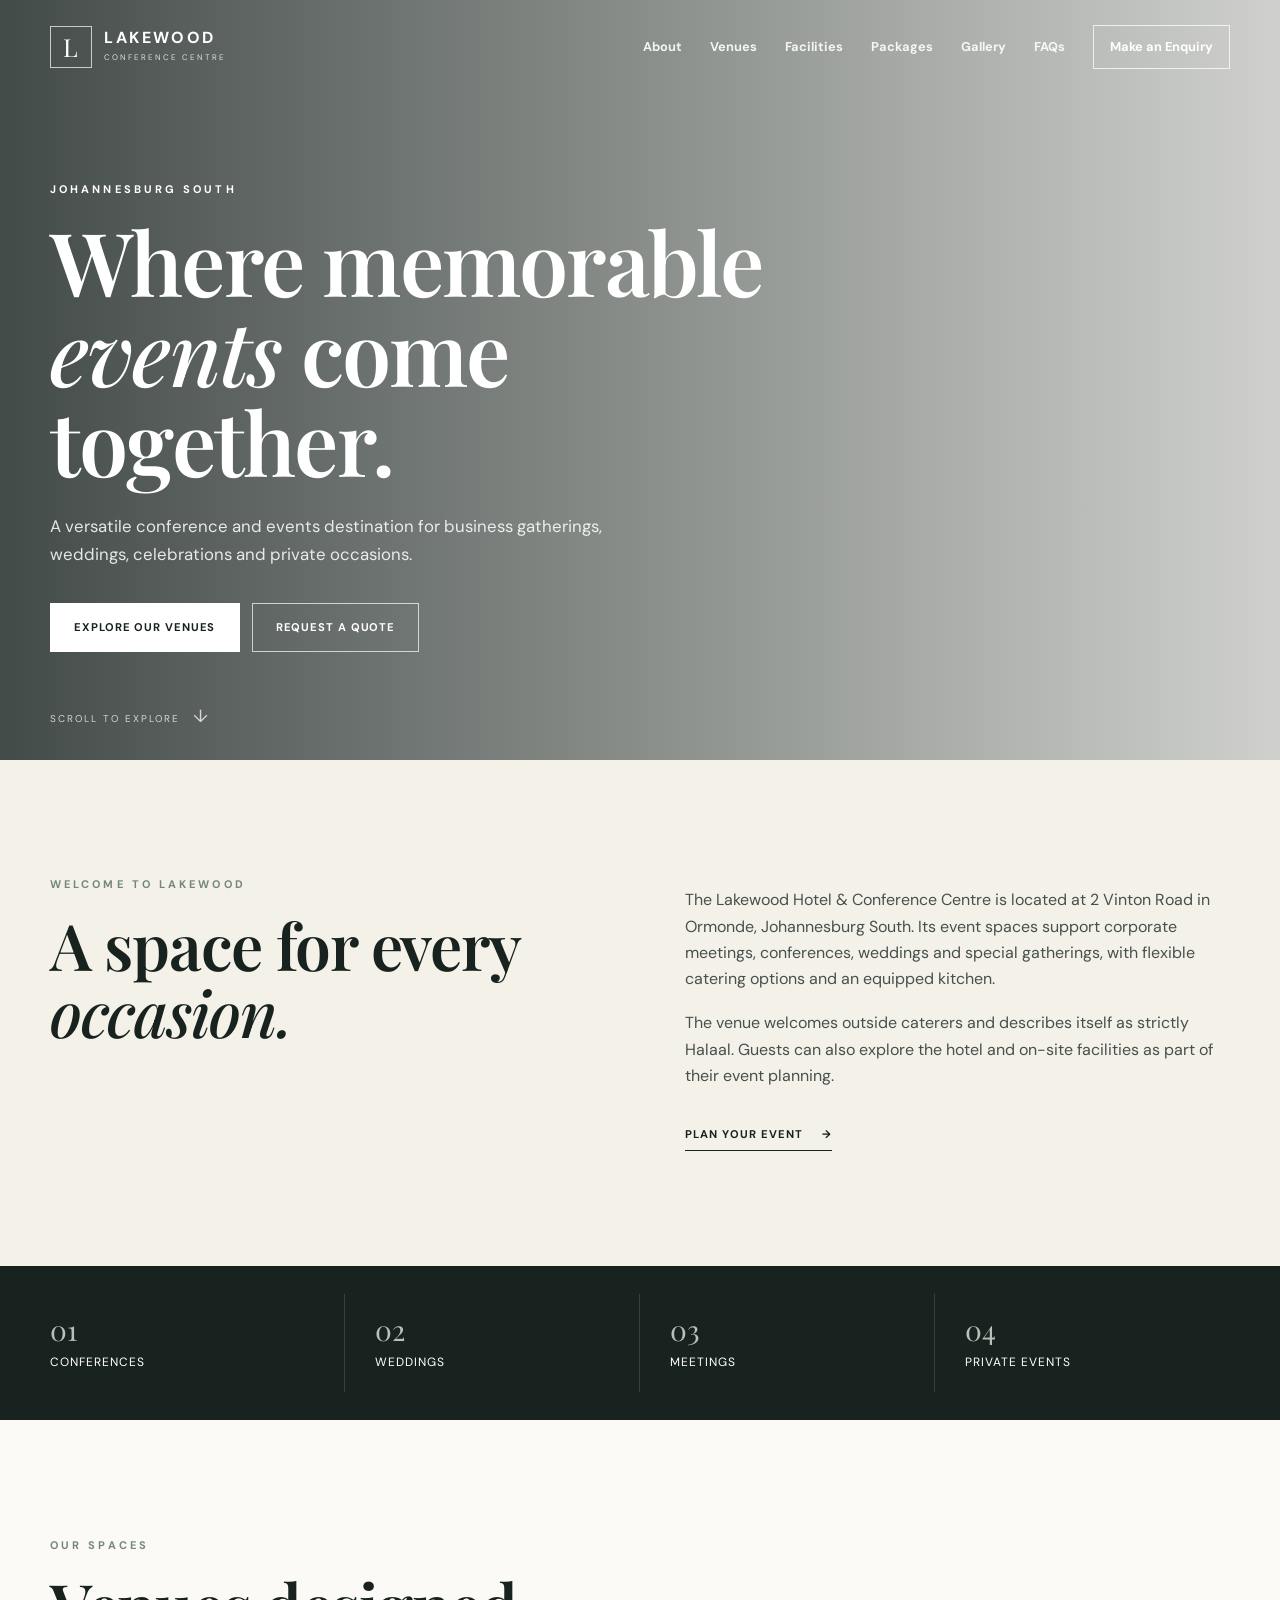
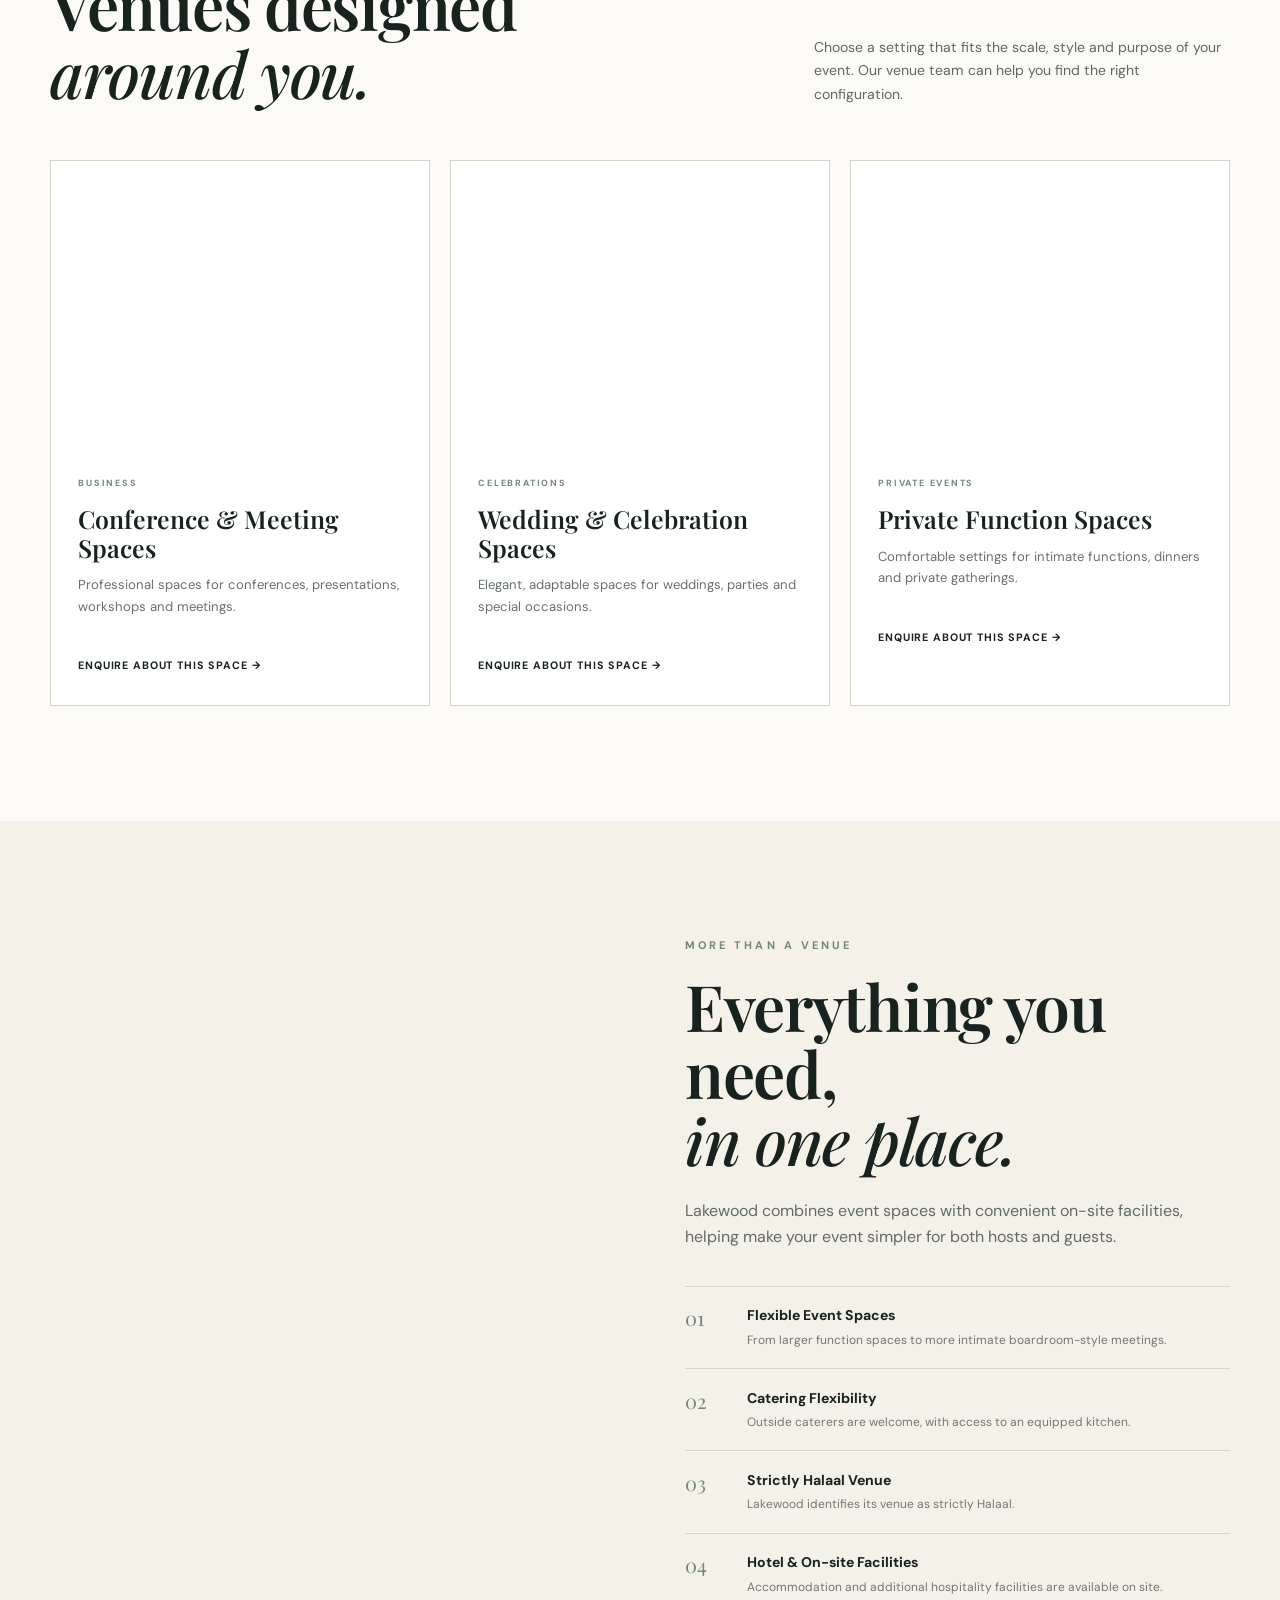
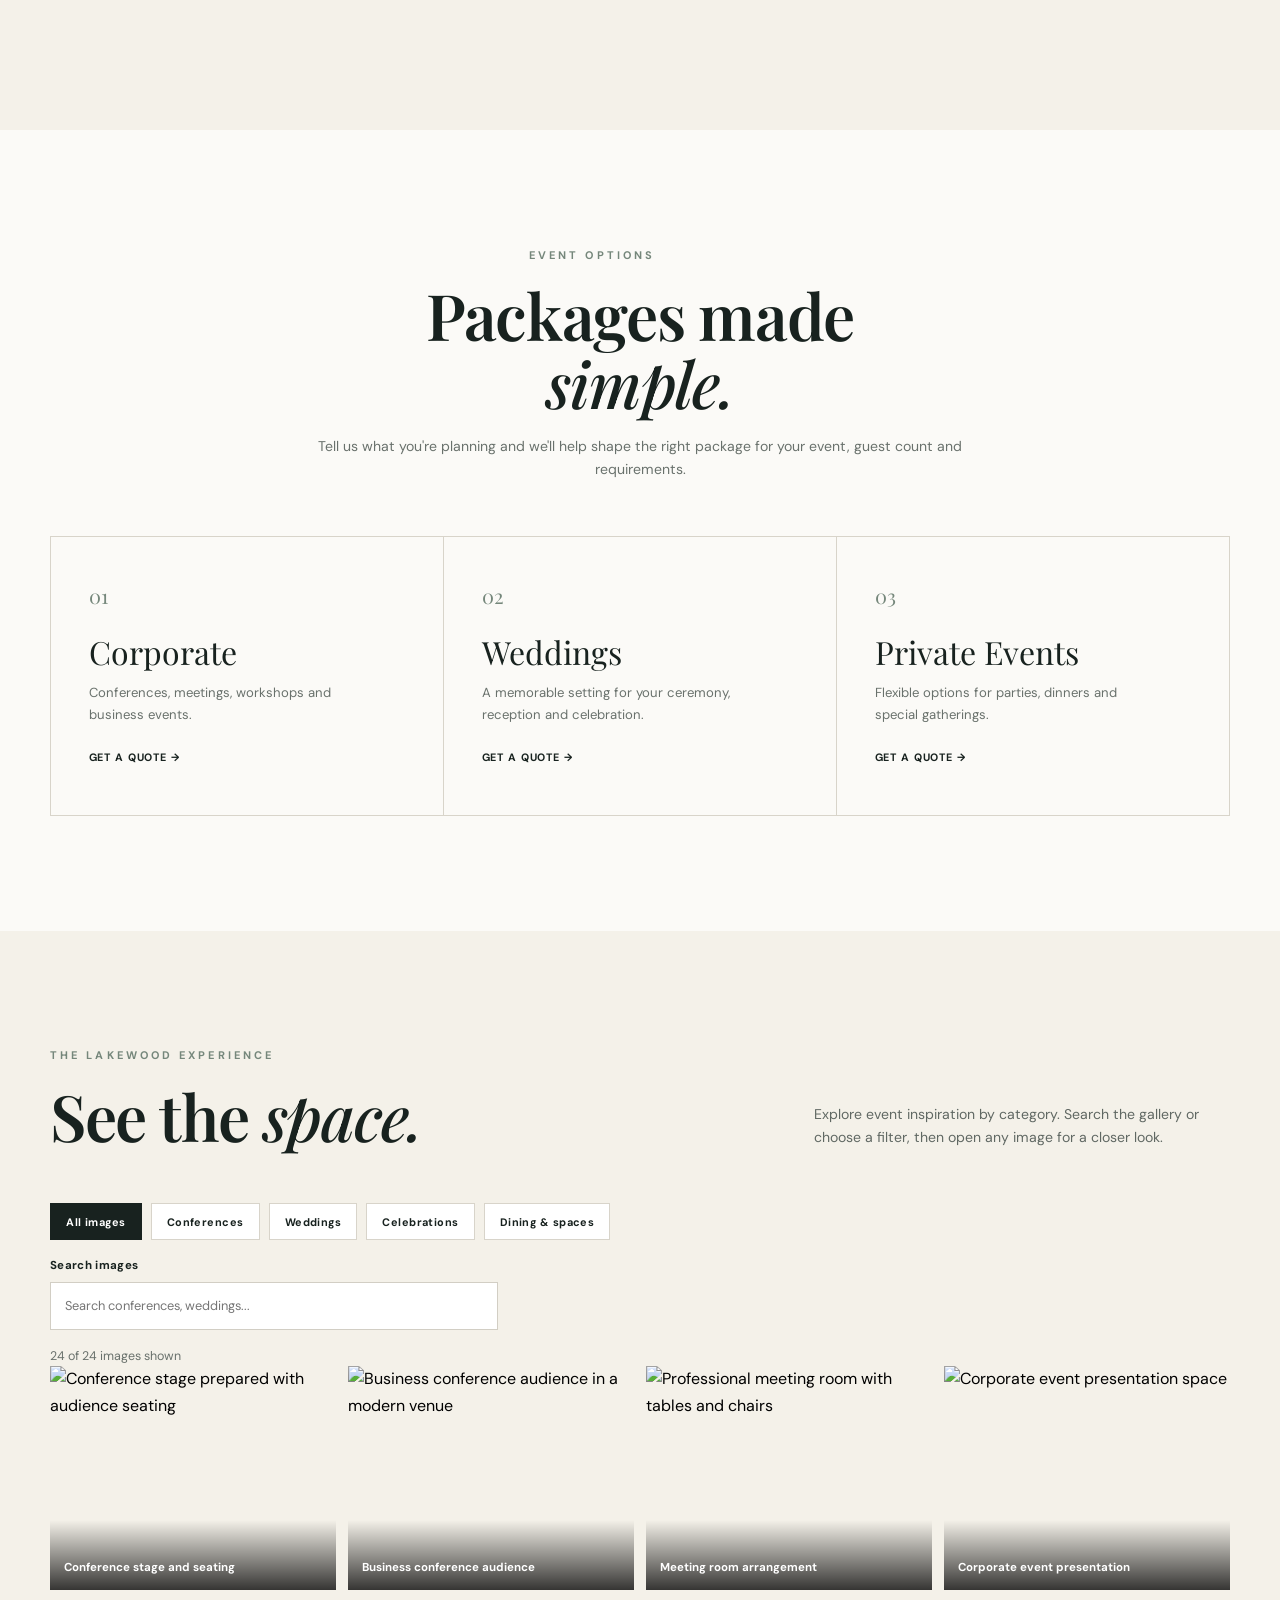
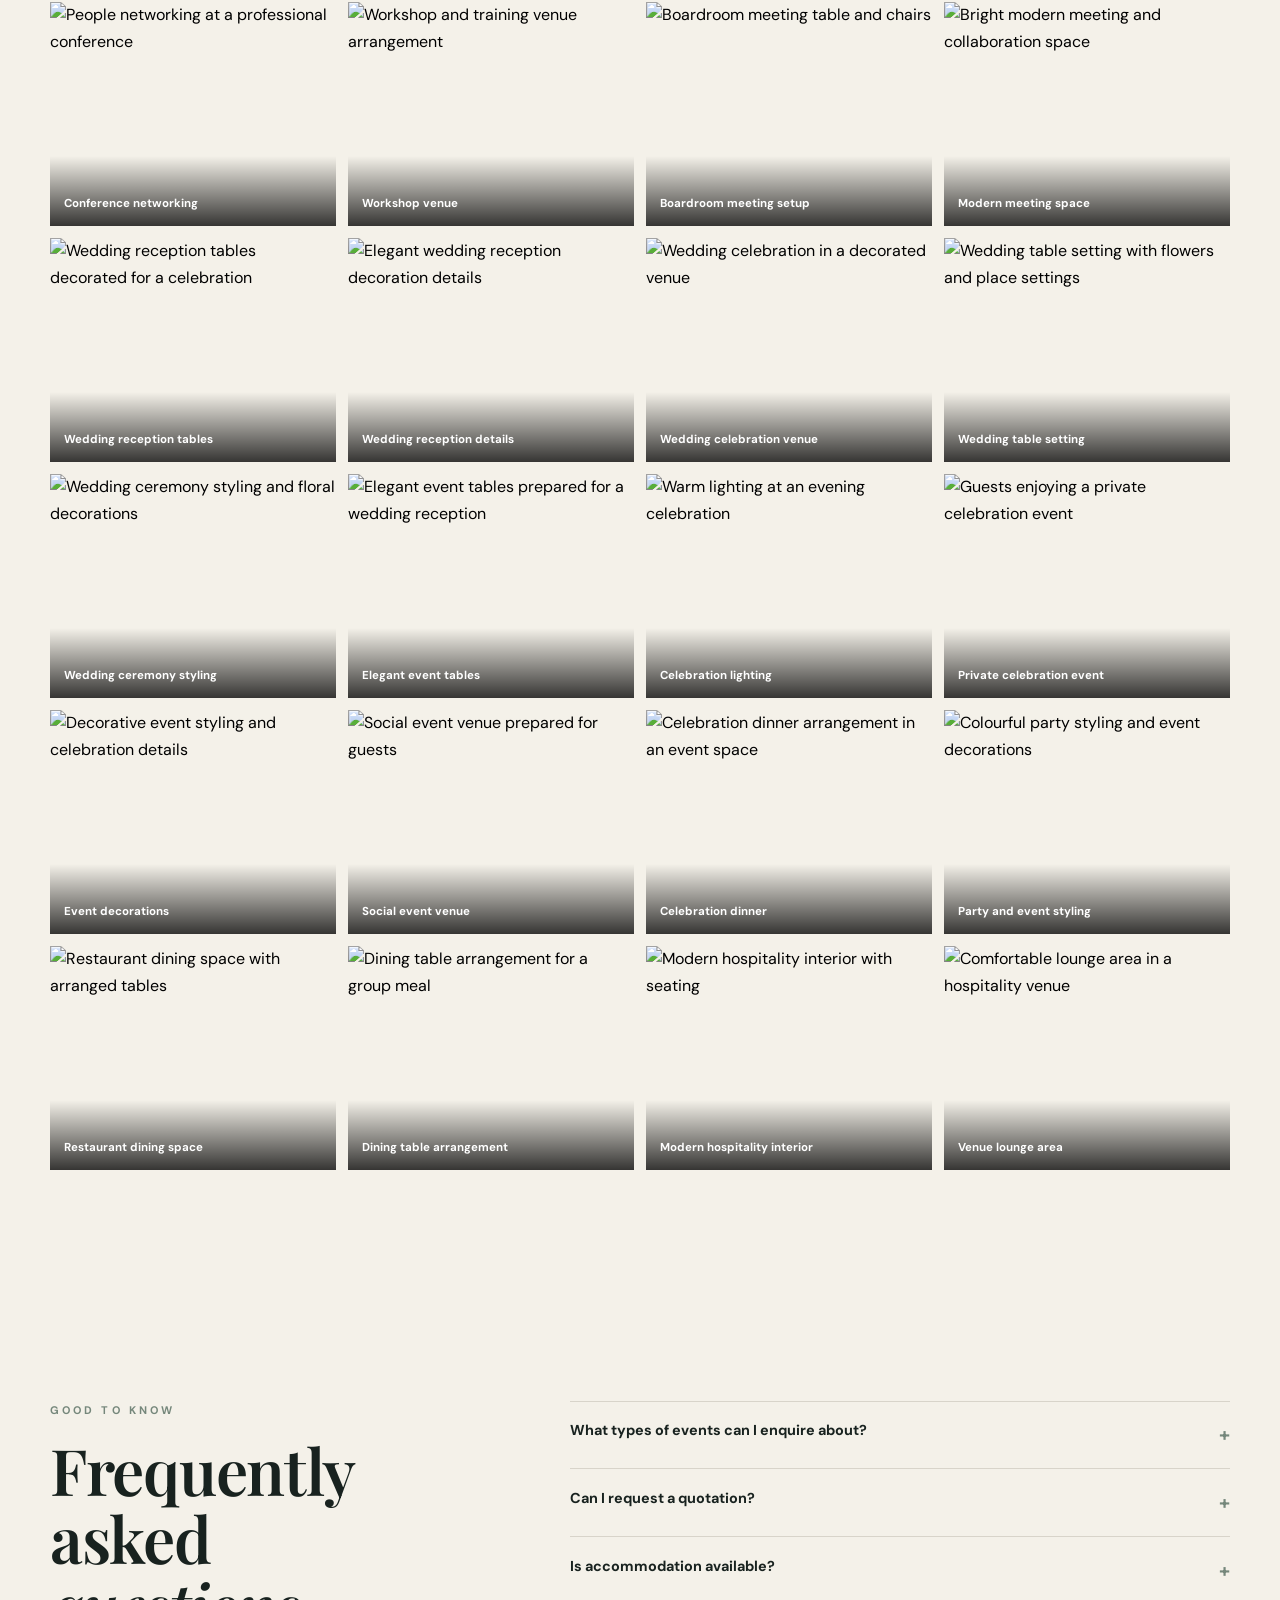
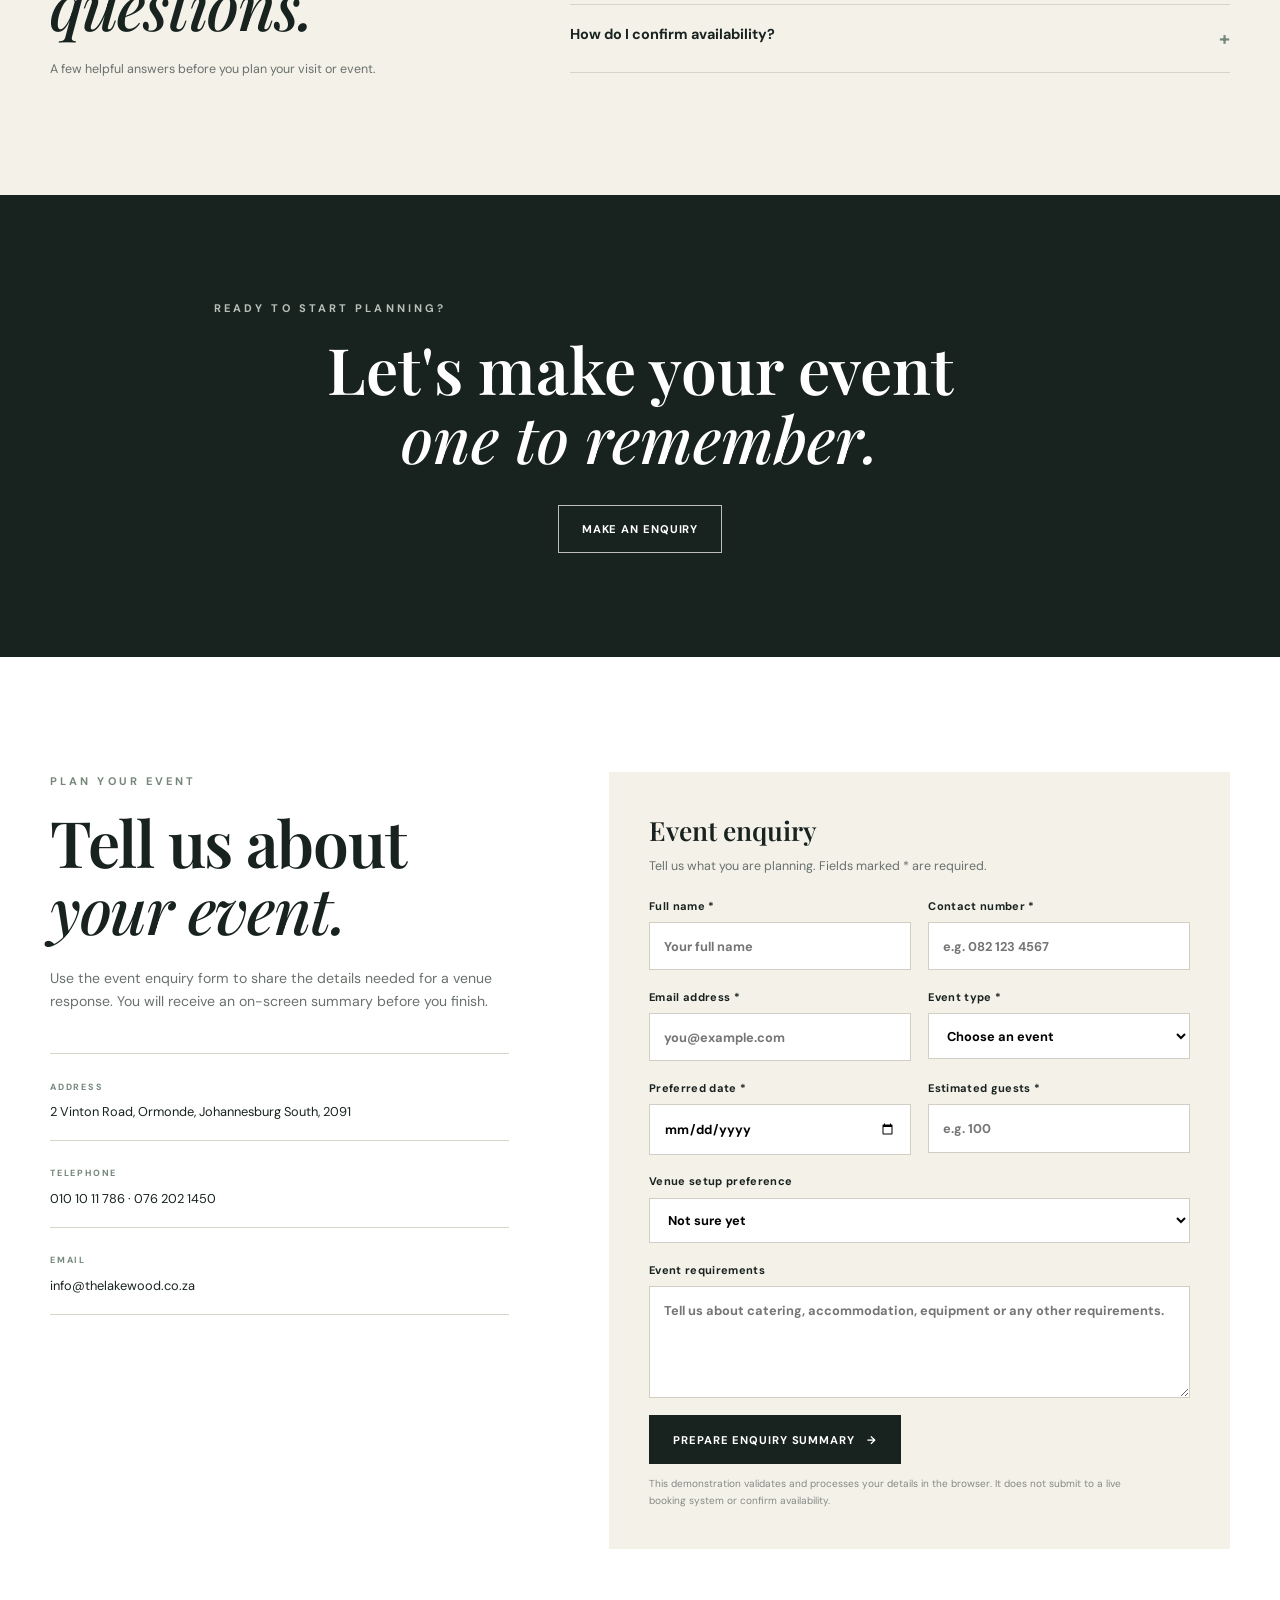
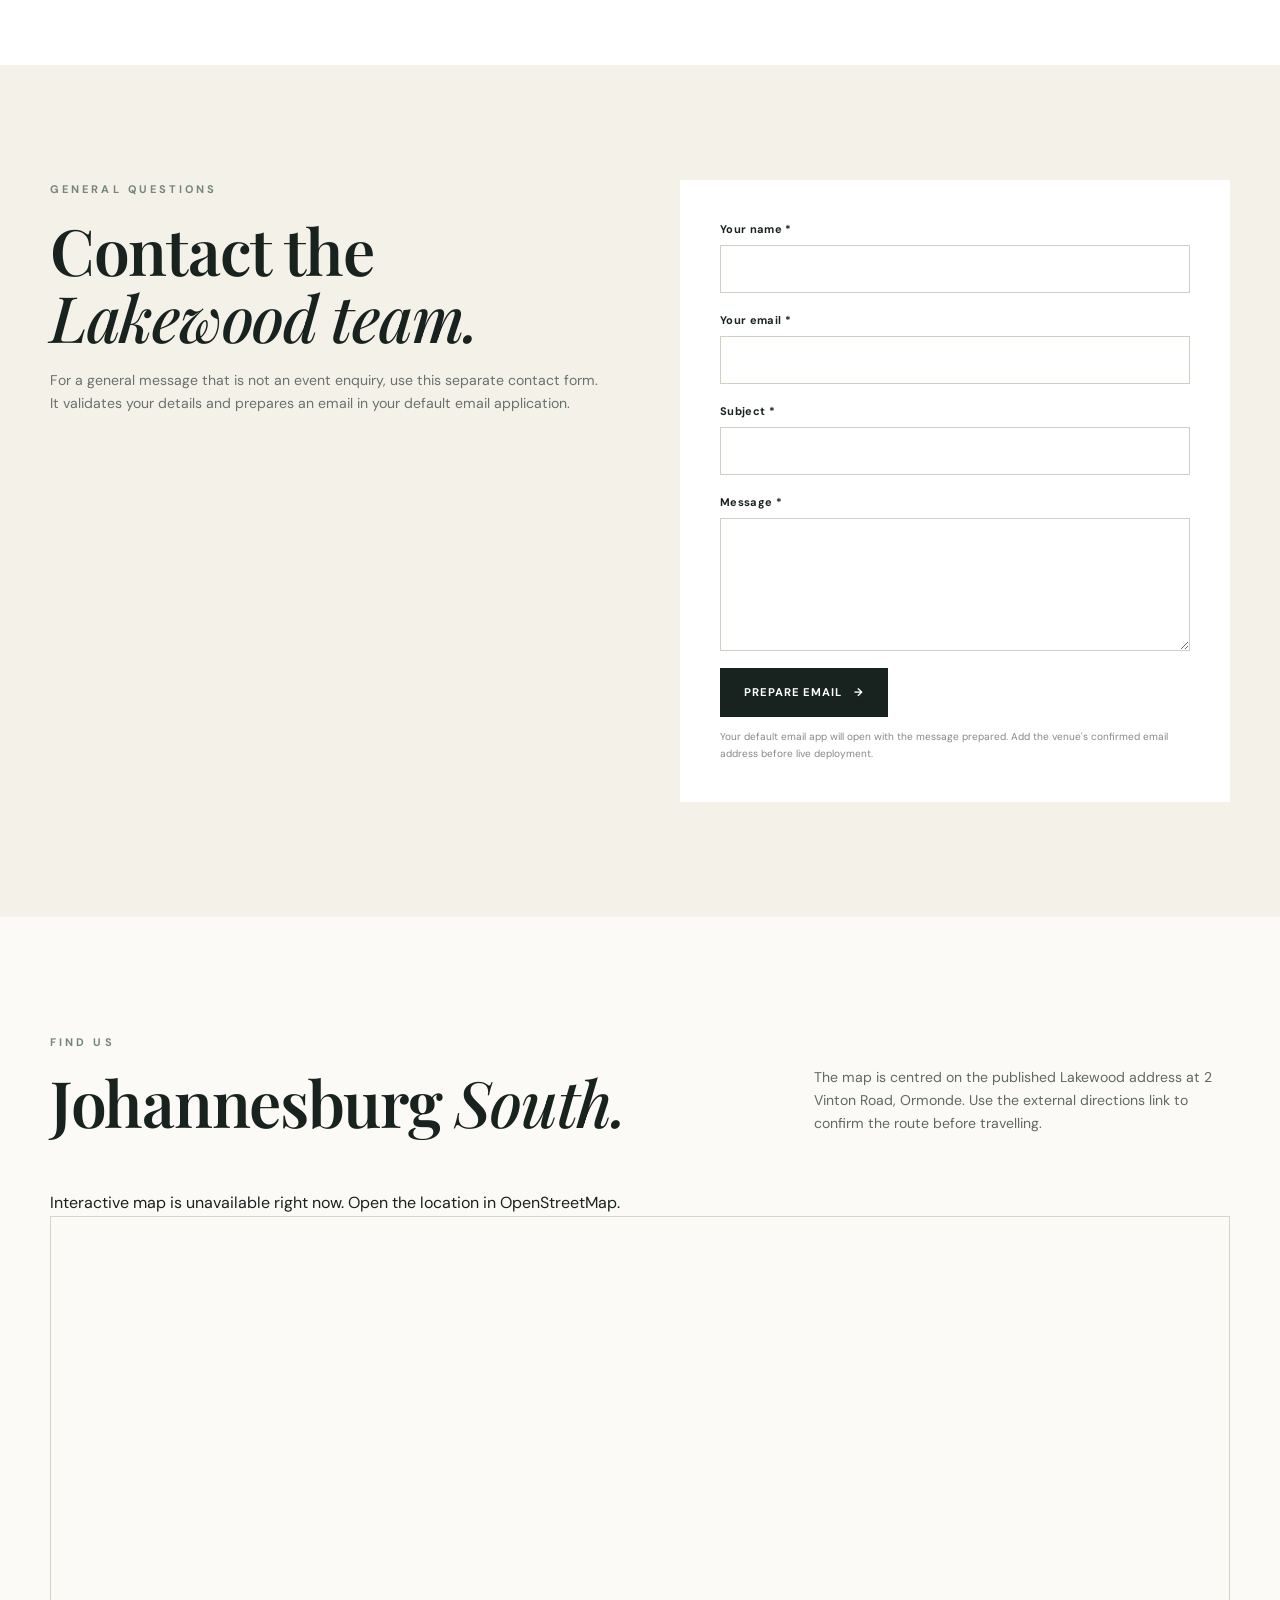
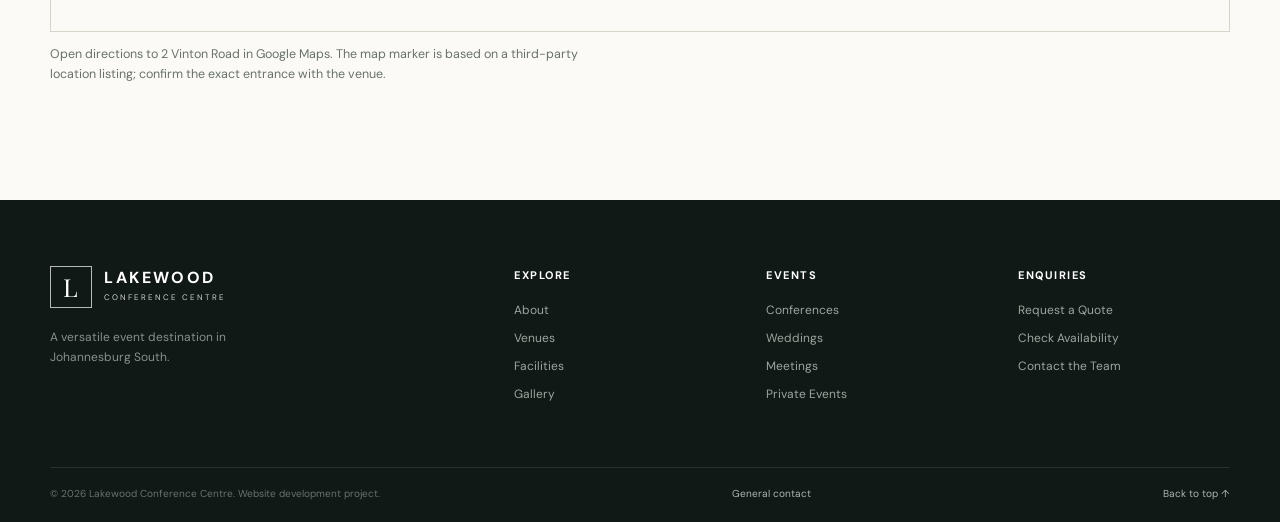
==== index.html @ 5ba9ab90 "Complete Part 3 website implementation" ====
<!DOCTYPE html>
<html lang="en">
<head>
  <meta charset="UTF-8">
  <meta name="viewport" content="width=device-width, initial-scale=1.0">
  <meta name="description" content="Discover Lakewood Conference Centre in Johannesburg South for conferences, weddings, meetings and private celebrations. Explore venues and send an event enquiry.">
  <meta name="keywords" content="Lakewood Conference Centre, conference venue Johannesburg South, wedding venue Johannesburg, event venue Gauteng, meeting venue Johannesburg South">
  <meta name="author" content="Lakewood Conference Centre website project">
  <meta name="robots" content="index, follow">
  <meta property="og:type" content="website">
  <meta property="og:title" content="Lakewood Conference Centre | Johannesburg South">
  <meta property="og:description" content="A versatile conference and events destination in Johannesburg South.">
  <meta property="og:image" content="https://images.unsplash.com/photo-1497366754035-f200968a6e72?auto=format&fit=crop&w=1200&q=80">
  <!-- Update og:url and canonical to the final deployed URL before publishing. -->
  <meta property="og:url" content="https://YOUR-DEPLOYED-DOMAIN/">
  <link rel="canonical" href="https://YOUR-DEPLOYED-DOMAIN/">
  <meta name="theme-color" content="#18221f">
  <link rel="icon" href="assets/favicon.svg" type="image/svg+xml">
  <link rel="stylesheet" href="https://unpkg.com/leaflet@1.9.4/dist/leaflet.css" integrity="sha256-p4NxAoJBhIIN+hmNHrzRCf9tD/miZyoHS5obTRR9BMY=" crossorigin="">
  <title>Lakewood Conference Centre | Johannesburg South</title>
  <link rel="preconnect" href="https://fonts.googleapis.com">
  <link rel="preconnect" href="https://fonts.gstatic.com" crossorigin>
  <link href="https://fonts.googleapis.com/css2?family=DM+Sans:wght@400;500;600;700&family=Playfair+Display:ital,wght@0,500;0,600;0,700;1,500;1,600&display=swap" rel="stylesheet">
  <link rel="stylesheet" href="style.css">
  <script src="https://unpkg.com/leaflet@1.9.4/dist/leaflet.js" integrity="sha256-20nQCchB9co0qIjJZRGuk2/Z9VM+kNiyxNV1lvTlZBo=" crossorigin="" defer></script>
</head>
<body>
  <header class="site-header" id="top">
    <div class="container nav-wrap">
      <a class="logo" href="#top" aria-label="Lakewood Conference Centre home">
        <span class="logo-mark">L</span>
        <span><strong>LAKEWOOD</strong><small>CONFERENCE CENTRE</small></span>
      </a>

      <button class="menu-toggle" type="button" aria-label="Open navigation" aria-controls="mainNav" aria-expanded="false">☰</button>

      <nav class="nav" id="mainNav" aria-label="Main navigation">
        <a href="#about">About</a>
        <a href="#venues">Venues</a>
        <a href="#facilities">Facilities</a>
        <a href="#packages">Packages</a>
        <a href="#gallery">Gallery</a>
        <a href="#faq">FAQs</a>
        <a href="#contact" class="nav-cta">Make an Enquiry</a>
      </nav>
    </div>
  </header>

  <main>
    <section class="hero" aria-label="Lakewood Conference Centre introduction">
      <picture class="hero-media">
        <source media="(max-width: 600px)" srcset="https://images.unsplash.com/photo-1497366754035-f200968a6e72?auto=format&fit=crop&w=900&q=75">
        <source media="(max-width: 1200px)" srcset="https://images.unsplash.com/photo-1497366754035-f200968a6e72?auto=format&fit=crop&w=1400&q=80">
        <img src="https://images.unsplash.com/photo-1497366754035-f200968a6e72?auto=format&fit=crop&w=2000&q=85" alt="Modern conference venue interior">
      </picture>
      <div class="hero-overlay"></div>
      <div class="container hero-content">
        <p class="eyebrow">JOHANNESBURG SOUTH</p>
        <h1>Where memorable<br><em>events</em> come together.</h1>
        <p class="hero-text">A versatile conference and events destination for business gatherings, weddings, celebrations and private occasions.</p>
        <div class="hero-actions">
          <a href="#venues" class="btn btn-primary">Explore Our Venues</a>
          <a href="#contact" class="btn btn-light">Request a Quote</a>
        </div>
      </div>
      <div class="hero-scroll">SCROLL TO EXPLORE <span>↓</span></div>
    </section>

    <section class="intro section" id="about">
      <div class="container two-col">
        <div>
          <p class="eyebrow dark">WELCOME TO LAKEWOOD</p>
          <h2>A space for every<br><em>occasion.</em></h2>
        </div>
        <div class="intro-copy">
          <p>The Lakewood Hotel & Conference Centre is located at 2 Vinton Road in Ormonde, Johannesburg South. Its event spaces support corporate meetings, conferences, weddings and special gatherings, with flexible catering options and an equipped kitchen.</p>
          <p>The venue welcomes outside caterers and describes itself as strictly Halaal. Guests can also explore the hotel and on-site facilities as part of their event planning.</p>
          <a href="#contact" class="text-link">Plan your event <span>→</span></a>
        </div>
      </div>
    </section>

    <section class="stats" aria-label="Event types">
      <div class="container stats-grid">
        <div><strong>01</strong><span>Conferences</span></div>
        <div><strong>02</strong><span>Weddings</span></div>
        <div><strong>03</strong><span>Meetings</span></div>
        <div><strong>04</strong><span>Private Events</span></div>
      </div>
    </section>

    <section class="venues section" id="venues">
      <div class="container">
        <div class="section-heading">
          <div>
            <p class="eyebrow dark">OUR SPACES</p>
            <h2>Venues designed<br><em>around you.</em></h2>
          </div>
          <p>Choose a setting that fits the scale, style and purpose of your event. Our venue team can help you find the right configuration.</p>
        </div>

        <div class="venue-grid">
          <article class="venue-card">
            <picture class="card-image">
              <source media="(max-width: 600px)" srcset="https://images.unsplash.com/photo-1497366811353-6870744d04b2?auto=format&fit=crop&w=800&q=75">
              <source media="(max-width: 1100px)" srcset="https://images.unsplash.com/photo-1497366811353-6870744d04b2?auto=format&fit=crop&w=1000&q=80">
              <img src="https://images.unsplash.com/photo-1497366811353-6870744d04b2?auto=format&fit=crop&w=1400&q=85" alt="Conference and meeting space">
            </picture>
            <div class="venue-info">
              <span class="tag">BUSINESS</span>
              <h3>Conference & Meeting Spaces</h3>
              <p>Professional spaces for conferences, presentations, workshops and meetings.</p>
              <a href="#contact">Enquire about this space →</a>
            </div>
          </article>

          <article class="venue-card featured-card">
            <picture class="card-image">
              <source media="(max-width: 600px)" srcset="https://images.unsplash.com/photo-1519167758481-83f550bb49b3?auto=format&fit=crop&w=800&q=75">
              <source media="(max-width: 1100px)" srcset="https://images.unsplash.com/photo-1519167758481-83f550bb49b3?auto=format&fit=crop&w=1000&q=80">
              <img src="https://images.unsplash.com/photo-1519167758481-83f550bb49b3?auto=format&fit=crop&w=1400&q=85" alt="Elegant event and wedding venue">
            </picture>
            <div class="venue-info">
              <span class="tag">CELEBRATIONS</span>
              <h3>Wedding & Celebration Spaces</h3>
              <p>Elegant, adaptable spaces for weddings, parties and special occasions.</p>
              <a href="#contact">Enquire about this space →</a>
            </div>
          </article>

          <article class="venue-card">
            <picture class="card-image">
              <source media="(max-width: 600px)" srcset="https://images.unsplash.com/photo-1507504031003-b417219a0fde?auto=format&fit=crop&w=800&q=75">
              <source media="(max-width: 1100px)" srcset="https://images.unsplash.com/photo-1507504031003-b417219a0fde?auto=format&fit=crop&w=1000&q=80">
              <img src="https://images.unsplash.com/photo-1507504031003-b417219a0fde?auto=format&fit=crop&w=1400&q=85" alt="Private event dining space">
            </picture>
            <div class="venue-info">
              <span class="tag">PRIVATE EVENTS</span>
              <h3>Private Function Spaces</h3>
              <p>Comfortable settings for intimate functions, dinners and private gatherings.</p>
              <a href="#contact">Enquire about this space →</a>
            </div>
          </article>
        </div>
      </div>
    </section>

    <section class="facilities section" id="facilities">
      <div class="container facilities-layout">
        <picture class="facility-photo">
          <source media="(max-width: 600px)" srcset="https://images.unsplash.com/photo-1497366216548-37526070297c?auto=format&fit=crop&w=800&q=75">
          <img src="https://images.unsplash.com/photo-1497366216548-37526070297c?auto=format&fit=crop&w=1400&q=85" alt="Professional Lakewood facility interior">
        </picture>
        <div class="facility-content">
          <p class="eyebrow dark">MORE THAN A VENUE</p>
          <h2>Everything you need,<br><em>in one place.</em></h2>
          <p>Lakewood combines event spaces with convenient on-site facilities, helping make your event simpler for both hosts and guests.</p>
          <div class="facility-list">
            <div><span>01</span><div><h4>Flexible Event Spaces</h4><p>From larger function spaces to more intimate boardroom-style meetings.</p></div></div>
            <div><span>02</span><div><h4>Catering Flexibility</h4><p>Outside caterers are welcome, with access to an equipped kitchen.</p></div></div>
            <div><span>03</span><div><h4>Strictly Halaal Venue</h4><p>Lakewood identifies its venue as strictly Halaal.</p></div></div>
            <div><span>04</span><div><h4>Hotel & On-site Facilities</h4><p>Accommodation and additional hospitality facilities are available on site.</p></div></div>
          </div>
        </div>
      </div>
    </section>

    <section class="packages section" id="packages">
      <div class="container">
        <div class="center-heading">
          <p class="eyebrow dark">EVENT OPTIONS</p>
          <h2>Packages made<br><em>simple.</em></h2>
          <p>Tell us what you're planning and we'll help shape the right package for your event, guest count and requirements.</p>
        </div>
        <div class="package-grid">
          <div class="package"><span>01</span><h3>Corporate</h3><p>Conferences, meetings, workshops and business events.</p><a href="#contact">Get a quote →</a></div>
          <div class="package"><span>02</span><h3>Weddings</h3><p>A memorable setting for your ceremony, reception and celebration.</p><a href="#contact">Get a quote →</a></div>
          <div class="package"><span>03</span><h3>Private Events</h3><p>Flexible options for parties, dinners and special gatherings.</p><a href="#contact">Get a quote →</a></div>
        </div>
      </div>
    </section>

    <section class="gallery section" id="gallery">
      <div class="container">
        <div class="section-heading">
          <div><p class="eyebrow dark">THE LAKEWOOD EXPERIENCE</p><h2>See the <em>space.</em></h2></div>
          <p>Explore event inspiration by category. Search the gallery or choose a filter, then open any image for a closer look.</p>
        </div>
        <div class="gallery-tools" aria-label="Gallery controls">
          <div class="gallery-filters" role="group" aria-label="Filter gallery by category">
            <button class="filter-button active" type="button" data-filter="all" aria-pressed="true">All images</button>
            <button class="filter-button" type="button" data-filter="conference" aria-pressed="false">Conferences</button>
            <button class="filter-button" type="button" data-filter="wedding" aria-pressed="false">Weddings</button>
            <button class="filter-button" type="button" data-filter="celebration" aria-pressed="false">Celebrations</button>
            <button class="filter-button" type="button" data-filter="dining" aria-pressed="false">Dining & spaces</button>
          </div>
          <label class="gallery-search-label" for="gallerySearch">Search images</label>
          <input id="gallerySearch" class="gallery-search" type="search" placeholder="Search conferences, weddings..." autocomplete="off">
        </div>
        <p class="gallery-result-count" id="galleryResultCount" aria-live="polite">Loading gallery…</p>
        <div class="gallery-grid gallery-grid-dynamic" id="galleryGrid" aria-live="polite"></div>
        <p class="gallery-empty" id="galleryEmpty" hidden>No images match your search. Try another word or category.</p>
      </div>
    </section>

    <section class="faq section" id="faq">
      <div class="container faq-layout">
        <div><p class="eyebrow dark">GOOD TO KNOW</p><h2>Frequently asked<br><em>questions.</em></h2><p class="faq-intro">A few helpful answers before you plan your visit or event.</p></div>
        <div class="faq-list" id="faqList">
          <details class="faq-item"><summary>What types of events can I enquire about?</summary><p>You can enquire about conferences, business meetings, weddings, private functions and other celebrations. Share your event details so the team can advise on suitable options.</p></details>
          <details class="faq-item"><summary>Can I request a quotation?</summary><p>Yes. Use the event enquiry form and include your preferred date, guest count and requirements. The form prepares an enquiry summary for you to review.</p></details>
          <details class="faq-item"><summary>Is accommodation available?</summary><p>Lakewood has hotel accommodation information associated with the venue. Include accommodation needs in your enquiry so availability can be confirmed directly.</p></details>
          <details class="faq-item"><summary>How do I confirm availability?</summary><p>Submit an enquiry with your preferred date and event details. A date is not confirmed until the venue team responds directly.</p></details>
        </div>
      </div>
    </section>

    <section class="cta">
      <div class="container cta-inner">
        <p class="eyebrow">READY TO START PLANNING?</p>
        <h2>Let's make your event<br><em>one to remember.</em></h2>
        <a href="#contact" class="btn btn-light">Make an Enquiry</a>
      </div>
    </section>

    <section class="contact section" id="contact">
      <div class="container contact-grid">
        <div class="contact-copy">
          <p class="eyebrow dark">PLAN YOUR EVENT</p>
          <h2>Tell us about<br><em>your event.</em></h2>
          <p class="contact-intro">Use the event enquiry form to share the details needed for a venue response. You will receive an on-screen summary before you finish.</p>
          <div class="contact-details">
            <div><span>ADDRESS</span><p>2 Vinton Road, Ormonde, Johannesburg South, 2091</p></div>
            <div><span>TELEPHONE</span><p><a href="tel:+27101011786">010 10 11 786</a> · <a href="tel:+27762021450">076 202 1450</a></p></div>
            <div><span>EMAIL</span><p><a href="mailto:info@thelakewood.co.za">info@thelakewood.co.za</a></p></div>
          </div>
        </div>

        <div class="enquiry-panel">
          <h3>Event enquiry</h3>
          <p class="form-intro">Tell us what you are planning. Fields marked * are required.</p>
          <form class="enquiry-form" id="enquiryForm" novalidate>
            <div class="form-row">
              <label>Full name *<input type="text" name="name" autocomplete="name" placeholder="Your full name" required minlength="2"></label>
              <label>Contact number *<input type="tel" name="phone" autocomplete="tel" placeholder="e.g. 082 123 4567" required pattern="[0-9+()\s-]{7,20}"></label>
            </div>
            <div class="form-row">
              <label>Email address *<input type="email" name="email" autocomplete="email" placeholder="you@example.com" required></label>
              <label>Event type *<select name="eventType" required><option value="">Choose an event</option><option>Conference</option><option>Business meeting</option><option>Wedding</option><option>Private function</option><option>Birthday celebration</option><option>Other</option></select></label>
            </div>
            <div class="form-row">
              <label>Preferred date *<input type="date" name="eventDate" id="eventDate" required></label>
              <label>Estimated guests *<input type="number" name="guests" min="1" max="5000" step="1" placeholder="e.g. 100" required></label>
            </div>
            <label>Venue setup preference<select name="setup"><option value="Not sure yet">Not sure yet</option><option>Theatre / presentation</option><option>Boardroom</option><option>Banquet / round tables</option><option>Classroom</option><option>Cocktail / standing</option></select></label>
            <label>Event requirements<textarea name="message" rows="4" placeholder="Tell us about catering, accommodation, equipment or any other requirements."></textarea></label>
            <button class="btn btn-dark" type="submit">Prepare enquiry summary <span>→</span></button>
            <p class="form-note">This demonstration validates and processes your details in the browser. It does not submit to a live booking system or confirm availability.</p>
            <p class="form-error" id="enquiryError" role="alert" hidden></p>
          </form>
          <section class="enquiry-summary" id="enquirySummary" aria-live="polite" hidden>
            <h3>Your enquiry summary</h3>
            <p>Review the details below. You can print or save this summary for your records.</p>
            <dl id="summaryDetails"></dl>
            <div class="summary-actions"><button class="btn btn-dark" id="printSummary" type="button">Print summary</button><button class="btn btn-outline" id="editEnquiry" type="button">Edit details</button></div>
          </section>
        </div>
      </div>
    </section>

    <section class="contact-methods section" id="contact-message">
      <div class="container contact-methods-grid">
        <div><p class="eyebrow dark">GENERAL QUESTIONS</p><h2>Contact the<br><em>Lakewood team.</em></h2><p>For a general message that is not an event enquiry, use this separate contact form. It validates your details and prepares an email in your default email application.</p></div>
        <form class="contact-form" id="contactForm" novalidate>
          <label>Your name *<input type="text" name="contactName" autocomplete="name" required minlength="2"></label>
          <label>Your email *<input type="email" name="contactEmail" autocomplete="email" required></label>
          <label>Subject *<input type="text" name="subject" required minlength="3"></label>
          <label>Message *<textarea name="contactMessage" rows="5" required minlength="10"></textarea></label>
          <button class="btn btn-dark" type="submit">Prepare email <span>→</span></button>
          <p class="form-note">Your default email app will open with the message prepared. Add the venue's confirmed email address before live deployment.</p>
          <p class="form-error" id="contactError" role="alert" hidden></p>
          <p class="success-message" id="contactSuccess" role="status" hidden>Email draft prepared. If your email application did not open, check your browser's mail settings.</p>
        </form>
      </div>
    </section>

    <section class="map-section section" id="location">
      <div class="container">
        <div class="section-heading"><div><p class="eyebrow dark">FIND US</p><h2>Johannesburg <em>South.</em></h2></div><p>The map is centred on the published Lakewood address at 2 Vinton Road, Ormonde. Use the external directions link to confirm the route before travelling.</p></div>
        <p class="map-fallback" id="mapFallback" hidden>Interactive map is unavailable right now. Open the location in <a href="https://www.openstreetmap.org/search?query=2%20Vinton%20Road%2C%20Ormonde%2C%20Johannesburg" target="_blank" rel="noopener">OpenStreetMap</a>.</p>
        <div id="lakewoodMap" class="lakewood-map" role="application" aria-label="Interactive map showing the general Johannesburg South area"></div>
        <p class="map-note"><a href="https://www.google.com/maps/search/?api=1&query=2+Vinton+Road+Ormonde+Johannesburg+2091" target="_blank" rel="noopener">Open directions to 2 Vinton Road in Google Maps</a>. The map marker is based on a third-party location listing; confirm the exact entrance with the venue.</p>
      </div>
    </section>
  </main>

  <footer>
    <div class="container footer-grid">
      <div><a class="logo footer-logo" href="#top"><span class="logo-mark">L</span><span><strong>LAKEWOOD</strong><small>CONFERENCE CENTRE</small></span></a><p>A versatile event destination in Johannesburg South.</p></div>
      <div><h4>Explore</h4><a href="#about">About</a><a href="#venues">Venues</a><a href="#facilities">Facilities</a><a href="#gallery">Gallery</a></div>
      <div><h4>Events</h4><a href="#packages">Conferences</a><a href="#packages">Weddings</a><a href="#packages">Meetings</a><a href="#packages">Private Events</a></div>
      <div><h4>Enquiries</h4><a href="#contact">Request a Quote</a><a href="#contact">Check Availability</a><a href="#contact">Contact the Team</a></div>
    </div>
    <div class="container footer-bottom"><span>© 2026 Lakewood Conference Centre. Website development project.</span><a href="#contact-message">General contact</a><a href="#top">Back to top ↑</a></div>
  </footer>

  <script src="script.js" defer></script>
  <noscript><p class="noscript-note">JavaScript is required for the gallery filters, lightbox, map and interactive forms.</p></noscript>
</body>
</html>
---- style.css ----
/* Lakewood Conference Centre — Part 2: CSS Styling & Responsive Design */
:root{
  --ink:#18221f;--ink-soft:#46504c;--cream:#f4f1e9;--paper:#fbfaf7;
  --sage:#75877b;--sage-light:#b8c1b9;--line:#d8d4ca;--white:#fff;
  --serif:"Playfair Display",Georgia,serif;--sans:"DM Sans",Arial,sans-serif;
  --content:73.75rem;--space-section:7.2rem;--radius:0;
}
*{box-sizing:border-box;margin:0;padding:0}
html{scroll-behavior:smooth;font-size:100%}
body{font-family:var(--sans);font-size:1rem;line-height:1.65;color:var(--ink);background:var(--paper);overflow-x:hidden}
img{display:block;width:100%;height:100%;object-fit:cover}
p{max-width:70ch}a{color:inherit;text-decoration:none}button,input,select,textarea{font:inherit}
:focus-visible{outline:.18rem solid var(--sage);outline-offset:.18rem}
.container{width:min(var(--content),calc(100% - 3rem));margin-inline:auto}
.site-header{position:absolute;inset:0 0 auto;z-index:20;color:var(--white);padding:1.55rem 0}
.nav-wrap{display:flex;align-items:center;justify-content:space-between;gap:2rem}
.logo{display:flex;align-items:center;gap:.75rem;letter-spacing:.08em}.logo-mark{width:2.65rem;height:2.65rem;border:.06rem solid rgba(255,255,255,.7);display:grid;place-items:center;font-family:var(--serif);font-size:1.55rem}.logo strong{display:block;font-size:1rem;line-height:1.1;letter-spacing:.15em}.logo small{display:block;font-size:.5rem;letter-spacing:.25em;margin-top:.3rem;opacity:.8}
.nav{display:flex;align-items:center;gap:1.75rem;font-size:.8rem;font-weight:700}.nav a{transition:opacity .2s,transform .2s}.nav a:not(.nav-cta){opacity:.9}.nav a:hover{opacity:1;transform:translateY(-.08rem)}.nav-cta{border:.06rem solid rgba(255,255,255,.75);padding:.65rem 1rem}.nav-cta:hover{background:rgba(255,255,255,.1)}
.menu-toggle{display:none;background:transparent;color:var(--white);border:0;font-size:1.7rem;cursor:pointer}
.hero{min-height:47.5rem;position:relative;color:var(--white);display:flex;align-items:center;overflow:hidden}.hero-media{position:absolute;inset:0}.hero-media img{object-position:center}.hero-overlay{position:absolute;inset:0;background:linear-gradient(90deg,rgba(9,20,17,.76),rgba(9,20,17,.18))}.hero-content{position:relative;padding-top:4.5rem}.eyebrow{font-size:.69rem;letter-spacing:.28em;font-weight:700;margin-bottom:1.1rem}.hero h1{font:600 clamp(3.25rem,7vw,5.5rem)/1.02 var(--serif);max-width:50rem;letter-spacing:-.02em}.hero h1 em,.section h2 em,.cta h2 em{font-style:italic;font-weight:500}.hero-text{max-width:35rem;margin:1.75rem 0 2.15rem;font-size:1.05rem;color:rgba(255,255,255,.86)}.hero-actions{display:flex;gap:.75rem;flex-wrap:wrap}.btn{display:inline-flex;align-items:center;justify-content:center;gap:.75rem;padding:.88rem 1.45rem;font-size:.7rem;font-weight:700;letter-spacing:.08em;text-transform:uppercase;border:.06rem solid transparent;cursor:pointer;transition:transform .2s,background .2s,color .2s,box-shadow .2s}.btn:hover{transform:translateY(-.12rem);box-shadow:0 .45rem 1rem rgba(0,0,0,.12)}.btn:active{transform:translateY(0)}.btn-primary{background:var(--white);color:var(--ink)}.btn-primary:hover{background:var(--cream)}.btn-light{border-color:rgba(255,255,255,.7);color:var(--white)}.btn-light:hover{background:var(--white);color:var(--ink)}.btn-dark{background:var(--ink);color:var(--white)}.btn-dark:hover{background:#2d3934}.hero-scroll{position:absolute;bottom:1.8rem;left:max(1.5rem,calc((100% - var(--content))/2));font-size:.62rem;letter-spacing:.2em;opacity:.75}.hero-scroll span{font-size:1.1rem;margin-left:.5rem}
.section{padding:var(--space-section) 0}.intro{background:var(--cream)}.two-col{display:grid;grid-template-columns:1fr 1fr;gap:5.6rem}.eyebrow.dark{color:var(--sage)}.section h2{font:600 clamp(2.5rem,5vw,4rem)/1.05 var(--serif);letter-spacing:-.02em}.intro-copy{max-width:36rem;padding-top:.75rem}.intro-copy p{font-size:1rem;margin-bottom:1.1rem;color:var(--ink-soft)}.text-link{display:inline-block;margin-top:1.1rem;font-weight:700;font-size:.7rem;text-transform:uppercase;letter-spacing:.1em;border-bottom:.06rem solid var(--ink);padding-bottom:.4rem}.text-link span{margin-left:.9rem}
.stats{background:var(--ink);color:var(--white);padding:1.75rem 0}.stats-grid{display:grid;grid-template-columns:repeat(4,1fr)}.stats-grid div{padding:1.1rem 1.9rem;border-right:.06rem solid rgba(255,255,255,.15)}.stats-grid div:first-child{padding-left:0}.stats-grid div:last-child{border:0}.stats-grid strong{display:block;font:1.75rem var(--serif);color:var(--sage-light)}.stats-grid span{font-size:.75rem;letter-spacing:.08em;text-transform:uppercase}
.section-heading{display:flex;justify-content:space-between;gap:3rem;align-items:end;margin-bottom:3.4rem}.section-heading>p{max-width:26rem;color:#606863;font-size:.88rem}.venue-grid{display:grid;grid-template-columns:repeat(3,1fr);gap:1.25rem}.venue-card{background:var(--white);border:.06rem solid var(--line);transition:transform .25s,box-shadow .25s}.venue-card:hover{transform:translateY(-.35rem);box-shadow:0 .8rem 2rem rgba(24,34,31,.08)}.card-image{display:block;height:17.5rem;overflow:hidden}.card-image img{transition:transform .45s}.venue-card:hover .card-image img{transform:scale(1.04)}.venue-info{padding:1.7rem}.tag{font-size:.56rem;letter-spacing:.2em;font-weight:700;color:var(--sage)}.venue-info h3{font:600 1.55rem/1.15 var(--serif);margin:.65rem 0 .75rem}.venue-info p{font-size:.82rem;color:#69716c;min-height:4.1rem}.venue-info a{display:inline-block;margin-top:1.1rem;font-size:.67rem;font-weight:700;text-transform:uppercase;letter-spacing:.08em;border-bottom:.06rem solid transparent}.venue-info a:hover{border-color:var(--ink)}
.facilities{background:var(--cream)}.facilities-layout{display:grid;grid-template-columns:1fr 1fr;gap:5.6rem;align-items:center}.facility-photo{display:block;min-height:40rem;overflow:hidden}.facility-content>p:not(.eyebrow){color:#626b65;max-width:32rem;margin:1.5rem 0 2.2rem}.facility-list>div{display:grid;grid-template-columns:2.8rem 1fr;gap:1.1rem;padding:1.1rem 0;border-top:.06rem solid var(--line)}.facility-list span{font:1.25rem var(--serif);color:var(--sage)}.facility-list h4{font-size:.88rem}.facility-list p{font-size:.75rem;color:#727873;margin-top:.2rem}
.center-heading{text-align:center;max-width:41rem;margin:0 auto 3.4rem}.center-heading>p:last-child{color:#69716c;font-size:.88rem;margin:1.2rem auto 0}.package-grid{display:grid;grid-template-columns:repeat(3,1fr);gap:.06rem;background:var(--line);border:.06rem solid var(--line)}.package{background:var(--paper);padding:2.8rem 2.35rem;min-height:16.25rem;transition:background .2s}.package:hover{background:var(--cream)}.package>span{font:1.25rem var(--serif);color:var(--sage)}.package h3{font:2rem var(--serif);margin:1.1rem 0 .6rem}.package p{font-size:.82rem;color:#69716c;max-width:18rem}.package a{display:inline-block;margin-top:1.5rem;font-size:.67rem;text-transform:uppercase;font-weight:700;letter-spacing:.08em}
.gallery{background:var(--cream)}.gallery-grid{display:grid;grid-template-columns:1.15fr .85fr .85fr;grid-template-rows:16.25rem 16.25rem;gap:.75rem}.gallery-item{display:block;overflow:hidden}.gallery-item img{transition:transform .45s}.gallery-item:hover img{transform:scale(1.04)}.g1{grid-row:span 2}
.cta{background:var(--ink);color:var(--white);text-align:center;padding:6.5rem 0}.cta h2{font:600 clamp(2.5rem,5vw,4.1rem)/1.08 var(--serif);margin-bottom:2rem}.cta .eyebrow{color:var(--sage-light)}
.contact{background:var(--white)}.contact-grid{display:grid;grid-template-columns:.85fr 1.15fr;grid-template-areas:"info form";gap:6.25rem}.contact-copy{grid-area:info}.enquiry-panel{grid-area:form}.contact-intro{max-width:29rem;color:#69716c;margin:1.5rem 0 2.5rem;font-size:.88rem}.contact-details{border-top:.06rem solid var(--line);max-width:29rem}.contact-details div{padding:1.1rem 0;border-bottom:.06rem solid var(--line)}.contact-details span{font-size:.56rem;letter-spacing:.2em;font-weight:700;color:var(--sage)}.contact-details p{font-size:.8rem;margin-top:.2rem}.enquiry-form{grid-area:form;background:var(--cream);padding:2.5rem}.form-row{display:grid;grid-template-columns:1fr 1fr;gap:1.1rem}label{font-size:.69rem;font-weight:700;letter-spacing:.03em;display:block;margin-bottom:1.1rem}input,select,textarea{display:block;width:100%;margin-top:.45rem;border:.06rem solid #d2cec4;background:var(--white);padding:.78rem .85rem;font-size:.8rem;outline:none;transition:border-color .2s,box-shadow .2s}input:focus,select:focus,textarea:focus{border-color:var(--sage);box-shadow:0 0 0 .15rem rgba(117,135,123,.13)}textarea{resize:vertical}.form-note{font-size:.63rem;color:#858a85;margin-top:.75rem}.success-message{display:none;margin-top:.9rem;padding:.75rem;background:#e3ebe3;font-size:.72rem;color:#344338}
footer{background:#111916;color:var(--white);padding:4.1rem 0 1.25rem}.footer-grid{display:grid;grid-template-columns:2fr 1fr 1fr 1fr;gap:2.5rem;padding-bottom:3.4rem}.footer-logo{margin-bottom:1.25rem}.footer-grid>div:first-child>p{max-width:15.6rem;color:#87918b;font-size:.75rem}.footer-grid h4{font-size:.69rem;letter-spacing:.14em;text-transform:uppercase;margin-bottom:1.1rem}.footer-grid a:not(.logo){display:block;color:#9da59f;font-size:.75rem;margin:.5rem 0;transition:color .2s}.footer-grid a:not(.logo):hover{color:var(--white)}.footer-bottom{border-top:.06rem solid rgba(255,255,255,.1);padding-top:1.1rem;display:flex;justify-content:space-between;color:#68726c;font-size:.63rem}.footer-bottom a{color:#aeb5b0}

/* Tablet breakpoint: 768px–1099px */
@media (max-width:68.75rem){
  :root{--space-section:5.7rem}.container{width:min(100% - 3rem,50rem)}.nav{gap:1rem;font-size:.72rem}.two-col,.facilities-layout{gap:3rem}.venue-grid{grid-template-columns:repeat(2,1fr)}.venue-card:last-child{grid-column:1/-1;max-width:calc(50% - .625rem);justify-self:center}.gallery-grid{grid-template-columns:1fr 1fr;grid-template-rows:16rem 16rem 16rem}.g1{grid-row:span 2}.g5{grid-column:span 2}.contact-grid{gap:3rem}.footer-grid{grid-template-columns:2fr 1fr 1fr}.footer-grid>div:last-child{grid-column:2/-1}}

/* Mobile breakpoint: below 768px */
@media (max-width:48rem){
  :root{--space-section:4.7rem}.container{width:calc(100% - 2rem)}.site-header{padding:1rem 0}.menu-toggle{display:block}.nav{display:none;position:absolute;top:4.7rem;left:1rem;right:1rem;background:var(--ink);padding:.75rem;flex-direction:column;align-items:stretch;gap:0;box-shadow:0 .7rem 1.5rem rgba(0,0,0,.18)}.nav.open{display:flex}.nav a{padding:.75rem}.nav-cta{text-align:center}.hero{min-height:42rem}.hero-overlay{background:linear-gradient(90deg,rgba(9,20,17,.8),rgba(9,20,17,.3))}.hero-content{padding-top:3rem}.hero h1{font-size:clamp(2.8rem,12vw,4rem)}.hero-text{font-size:.92rem}.hero-actions{flex-direction:column;align-items:stretch;max-width:20rem}.hero-scroll{left:1rem}.two-col,.facilities-layout{grid-template-columns:1fr;gap:2.5rem}.contact-grid{grid-template-columns:1fr;grid-template-areas:"info" "form";gap:2.5rem}.stats-grid{grid-template-columns:1fr 1fr}.stats-grid div{padding:.95rem 1rem;border-bottom:.06rem solid rgba(255,255,255,.15)}.stats-grid div:first-child{padding-left:1rem}.stats-grid div:nth-child(2){border-right:0}.section-heading{display:block;margin-bottom:2.6rem}.section-heading>p{margin-top:1.3rem}.venue-grid{grid-template-columns:1fr}.venue-card:last-child{grid-column:auto;max-width:none}.card-image{height:15rem}.facility-photo{min-height:25rem}.package-grid{grid-template-columns:1fr}.package{min-height:auto;padding:2.2rem}.gallery-grid{grid-template-columns:1fr;grid-template-rows:15rem 13rem 13rem 13rem 13rem}.g1,.g5{grid-row:auto;grid-column:auto}.form-row{grid-template-columns:1fr}.enquiry-form{padding:1.5rem}.footer-grid{grid-template-columns:1fr 1fr}.footer-grid>div:first-child{grid-column:1/-1}.footer-grid>div:last-child{grid-column:auto}.footer-bottom{display:block}.footer-bottom a{display:block;margin-top:.6rem}}

/* Small-phone breakpoint */
@media (max-width:30rem){
  html{font-size:93.75%}.logo strong{font-size:.86rem}.logo small{font-size:.43rem}.hero{min-height:39rem}.section{padding:4rem 0}.section h2{font-size:2.45rem}.stats-grid{grid-template-columns:1fr}.stats-grid div{border-right:0}.gallery-grid{grid-template-rows:13rem 11rem 11rem 11rem 11rem}.footer-grid{grid-template-columns:1fr}.footer-grid>div:first-child{grid-column:auto}}


/* PART 3 — interactive features and form presentation */
.gallery-tools{display:grid;gap:1rem;margin:0 0 1rem}
.gallery-filters{display:flex;flex-wrap:wrap;gap:.55rem}
.filter-button{border:1px solid var(--line);background:var(--white);color:var(--ink);padding:.65rem .95rem;font:700 .68rem var(--sans);letter-spacing:.04em;cursor:pointer;transition:background .2s,color .2s,border-color .2s}
.filter-button:hover,.filter-button.active{background:var(--ink);color:var(--white);border-color:var(--ink)}
.filter-button:focus-visible,.gallery-search:focus-visible{outline:.18rem solid var(--sage);outline-offset:.15rem}
.gallery-search-label{font-size:.72rem;font-weight:700;margin:0}
.gallery-search{max-width:28rem;margin-top:-.6rem}
.gallery-result-count,.gallery-empty,.map-note,.faq-intro{font-size:.78rem;color:#69716c}
.gallery-grid-dynamic{grid-template-columns:repeat(4,minmax(0,1fr));grid-auto-rows:14rem;grid-template-rows:none}
.gallery-card{position:relative;overflow:hidden;background:var(--cream);min-height:14rem;border:0;cursor:zoom-in;padding:0;text-align:left}
.gallery-card img{width:100%;height:100%;object-fit:cover;transition:transform .35s}
.gallery-card:hover img{transform:scale(1.05)}
.gallery-card span{position:absolute;inset:auto 0 0;padding:2.4rem .9rem .8rem;color:#fff;background:linear-gradient(transparent,rgba(0,0,0,.78));font-size:.72rem;font-weight:700}
.gallery-card[hidden]{display:none}
.lightbox{position:fixed;inset:0;z-index:1000;background:rgba(8,13,11,.94);display:grid;place-items:center;padding:2rem}
.lightbox[hidden]{display:none}
.lightbox-content{position:relative;width:min(92vw,1100px);max-height:90vh;display:grid;justify-items:center;gap:.7rem}
.lightbox-image{max-width:100%;max-height:78vh;width:auto;height:auto;object-fit:contain}
.lightbox-caption{color:#fff;text-align:center;font-size:.85rem}
.lightbox-close,.lightbox-prev,.lightbox-next{position:absolute;border:1px solid rgba(255,255,255,.5);background:rgba(0,0,0,.45);color:#fff;width:2.7rem;height:2.7rem;border-radius:50%;font-size:1.3rem;cursor:pointer}
.lightbox-close{right:0;top:-3.3rem}.lightbox-prev{left:-3.5rem;top:50%}.lightbox-next{right:-3.5rem;top:50%}
.faq{background:var(--cream)}
.faq-layout{display:grid;grid-template-columns:.8fr 1.2fr;gap:5rem;align-items:start}
.faq-intro{margin-top:1.3rem}
.faq-list{border-top:1px solid var(--line)}
.faq-item{border-bottom:1px solid var(--line);padding:1.1rem 0}
.faq-item summary{cursor:pointer;font-weight:700;font-size:.9rem;list-style:none;display:flex;justify-content:space-between;gap:1rem}
.faq-item summary::-webkit-details-marker{display:none}
.faq-item summary::after{content:'+';font-size:1.2rem;color:var(--sage)}
.faq-item[open] summary::after{content:'−'}
.faq-item p{margin-top:.85rem;color:#69716c;font-size:.84rem}
.enquiry-panel{grid-area:form;background:var(--cream);padding:2.5rem}
.enquiry-panel h3,.enquiry-summary h3{font:600 1.65rem var(--serif);margin-bottom:.45rem}
.form-intro{font-size:.78rem;color:#69716c;margin-bottom:1.3rem}
.enquiry-form{background:transparent;padding:0}
.form-error{margin-top:.8rem;color:#a52626;font-size:.78rem;font-weight:700}
.enquiry-summary{margin-top:1.5rem;padding:1.5rem;background:#fff;border:1px solid var(--line)}
.enquiry-summary p{font-size:.8rem;color:#69716c}
.enquiry-summary dl{display:grid;grid-template-columns:1fr 2fr;gap:.55rem 1rem;margin:1rem 0;font-size:.8rem}
.enquiry-summary dt{font-weight:700}.enquiry-summary dd{margin:0;overflow-wrap:anywhere}
.summary-actions{display:flex;flex-wrap:wrap;gap:.7rem}
.btn-outline{background:transparent;border:1px solid var(--ink);color:var(--ink)}
.contact-methods{background:var(--cream)}
.contact-methods-grid{display:grid;grid-template-columns:1fr 1fr;gap:5rem;align-items:start}
.contact-methods-grid>div>p:last-child{margin-top:1.2rem;color:#69716c;font-size:.88rem}
.contact-form{background:#fff;padding:2.5rem}
.contact-form label{display:block}
.contact-form input,.contact-form textarea{margin-top:.45rem}
.lakewood-map{height:26rem;width:100%;border:1px solid var(--line);z-index:1}
.map-note{margin-top:.7rem}
.noscript-note{padding:1rem;background:#fff3cd;color:#4b3a00;text-align:center}
@media(max-width:68.75rem){.gallery-grid-dynamic{grid-template-columns:repeat(3,minmax(0,1fr))}.faq-layout{gap:3rem}.contact-methods-grid{gap:3rem}}
@media(max-width:48rem){.gallery-grid-dynamic{grid-template-columns:repeat(2,minmax(0,1fr));grid-auto-rows:12rem}.faq-layout,.contact-methods-grid{grid-template-columns:1fr;gap:2.5rem}.enquiry-panel,.contact-form{padding:1.5rem}.lightbox-prev{left:.3rem}.lightbox-next{right:.3rem}.lightbox-close{right:.2rem}.enquiry-summary dl{grid-template-columns:1fr;gap:.2rem}.enquiry-summary dd{margin-bottom:.55rem}}
@media(max-width:30rem){.gallery-grid-dynamic{grid-template-columns:1fr;grid-auto-rows:14rem}.gallery-filters{gap:.4rem}.filter-button{padding:.55rem .7rem}}
@media(prefers-reduced-motion:reduce){*,*::before,*::after{scroll-behavior:auto!important;animation-duration:.01ms!important;transition-duration:.01ms!important}}
@media print{body *{visibility:hidden}.enquiry-summary,.enquiry-summary *{visibility:visible}.enquiry-summary{position:absolute;inset:0;border:0}}

.error-page{min-height:100vh;display:flex;flex-direction:column;justify-content:center;align-items:flex-start;gap:1.2rem;width:min(48rem,calc(100% - 3rem));margin:auto}.error-page h1{font:600 clamp(3rem,8vw,5rem)/1.05 var(--serif)}.error-page p:not(.eyebrow){color:#69716c}
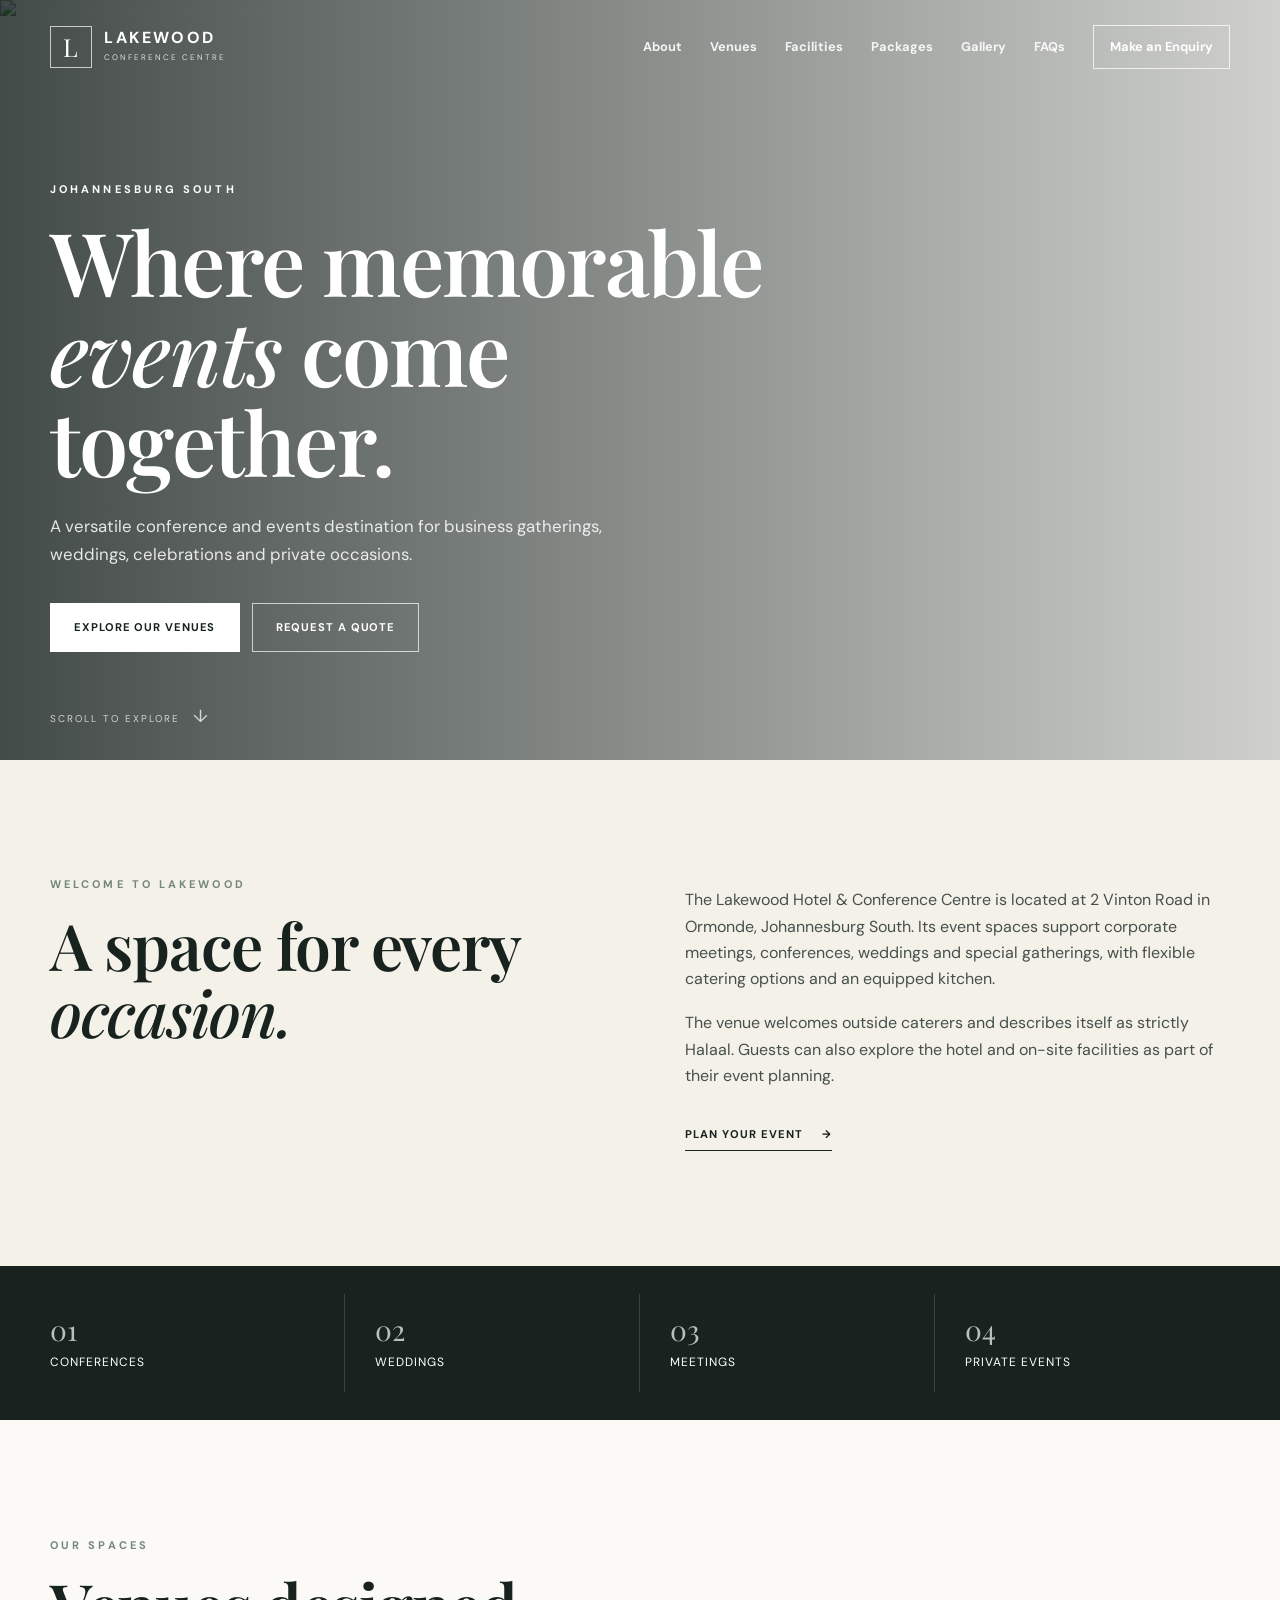
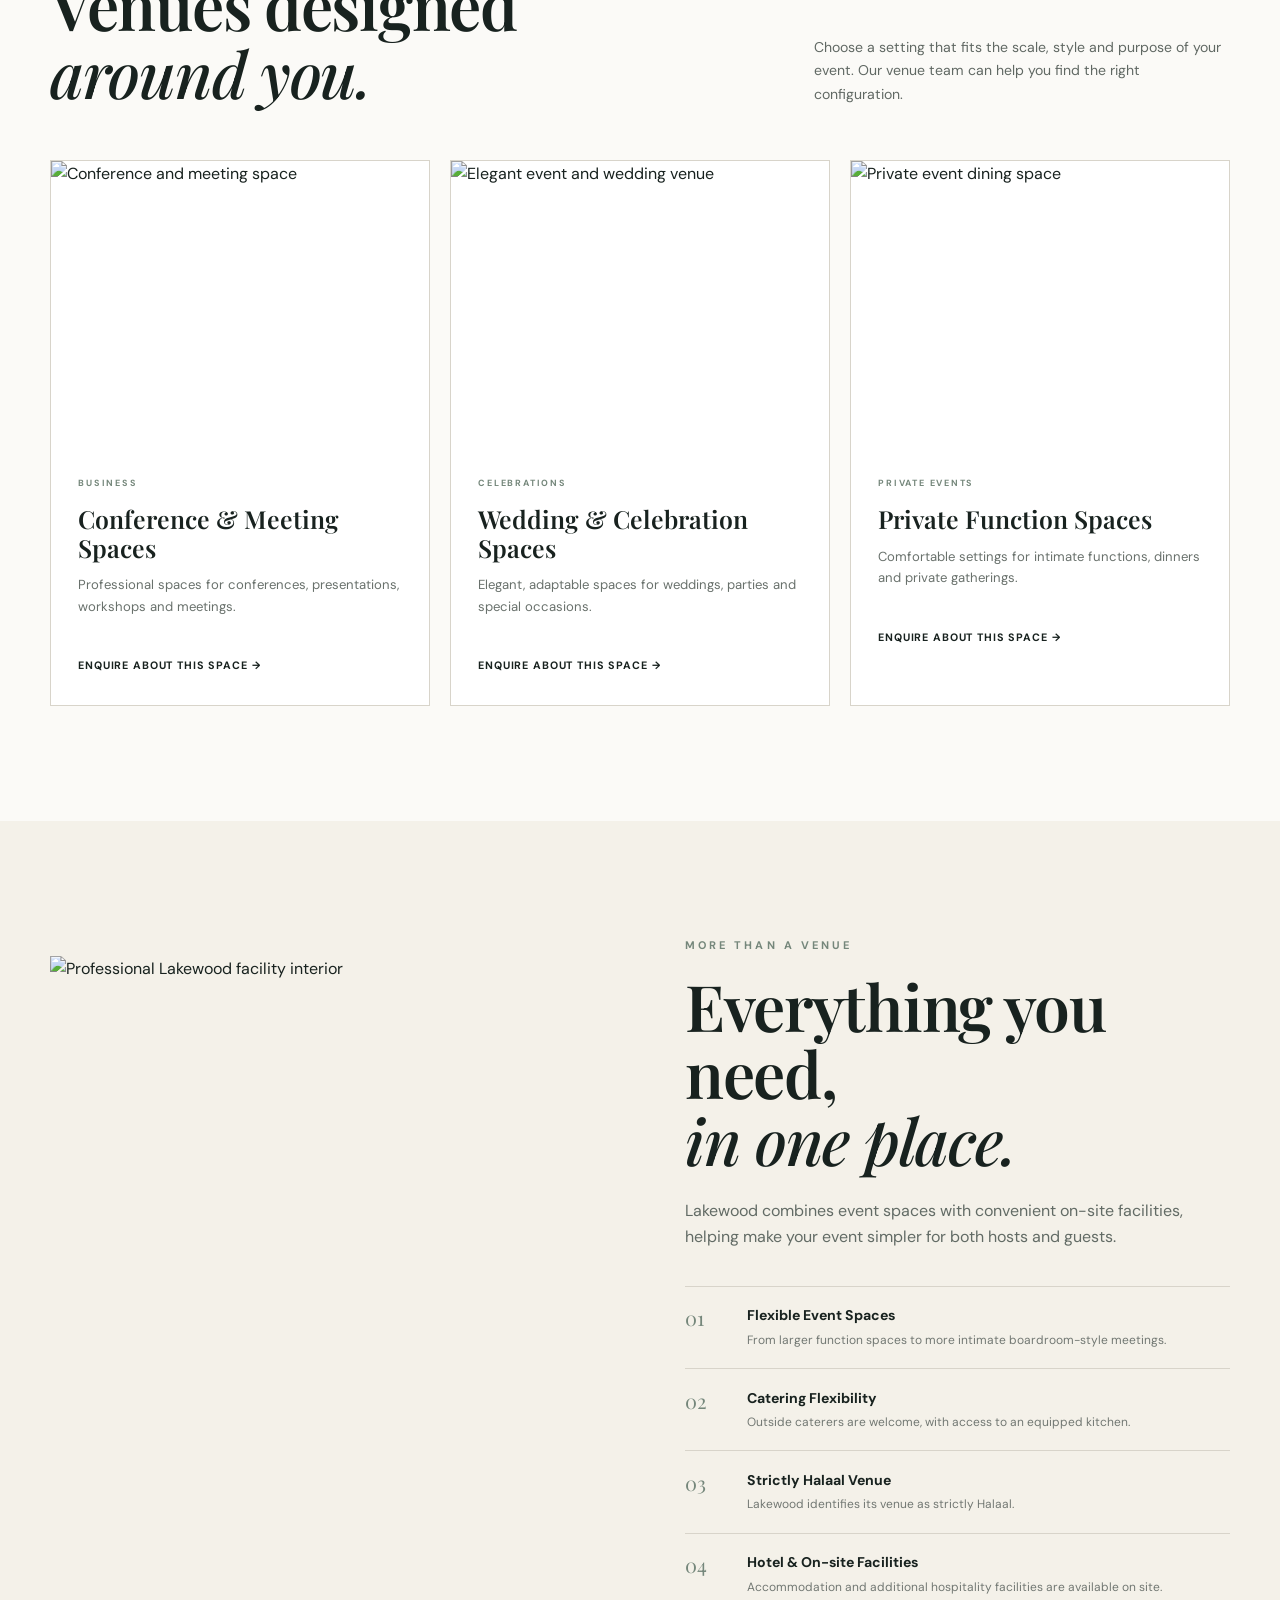
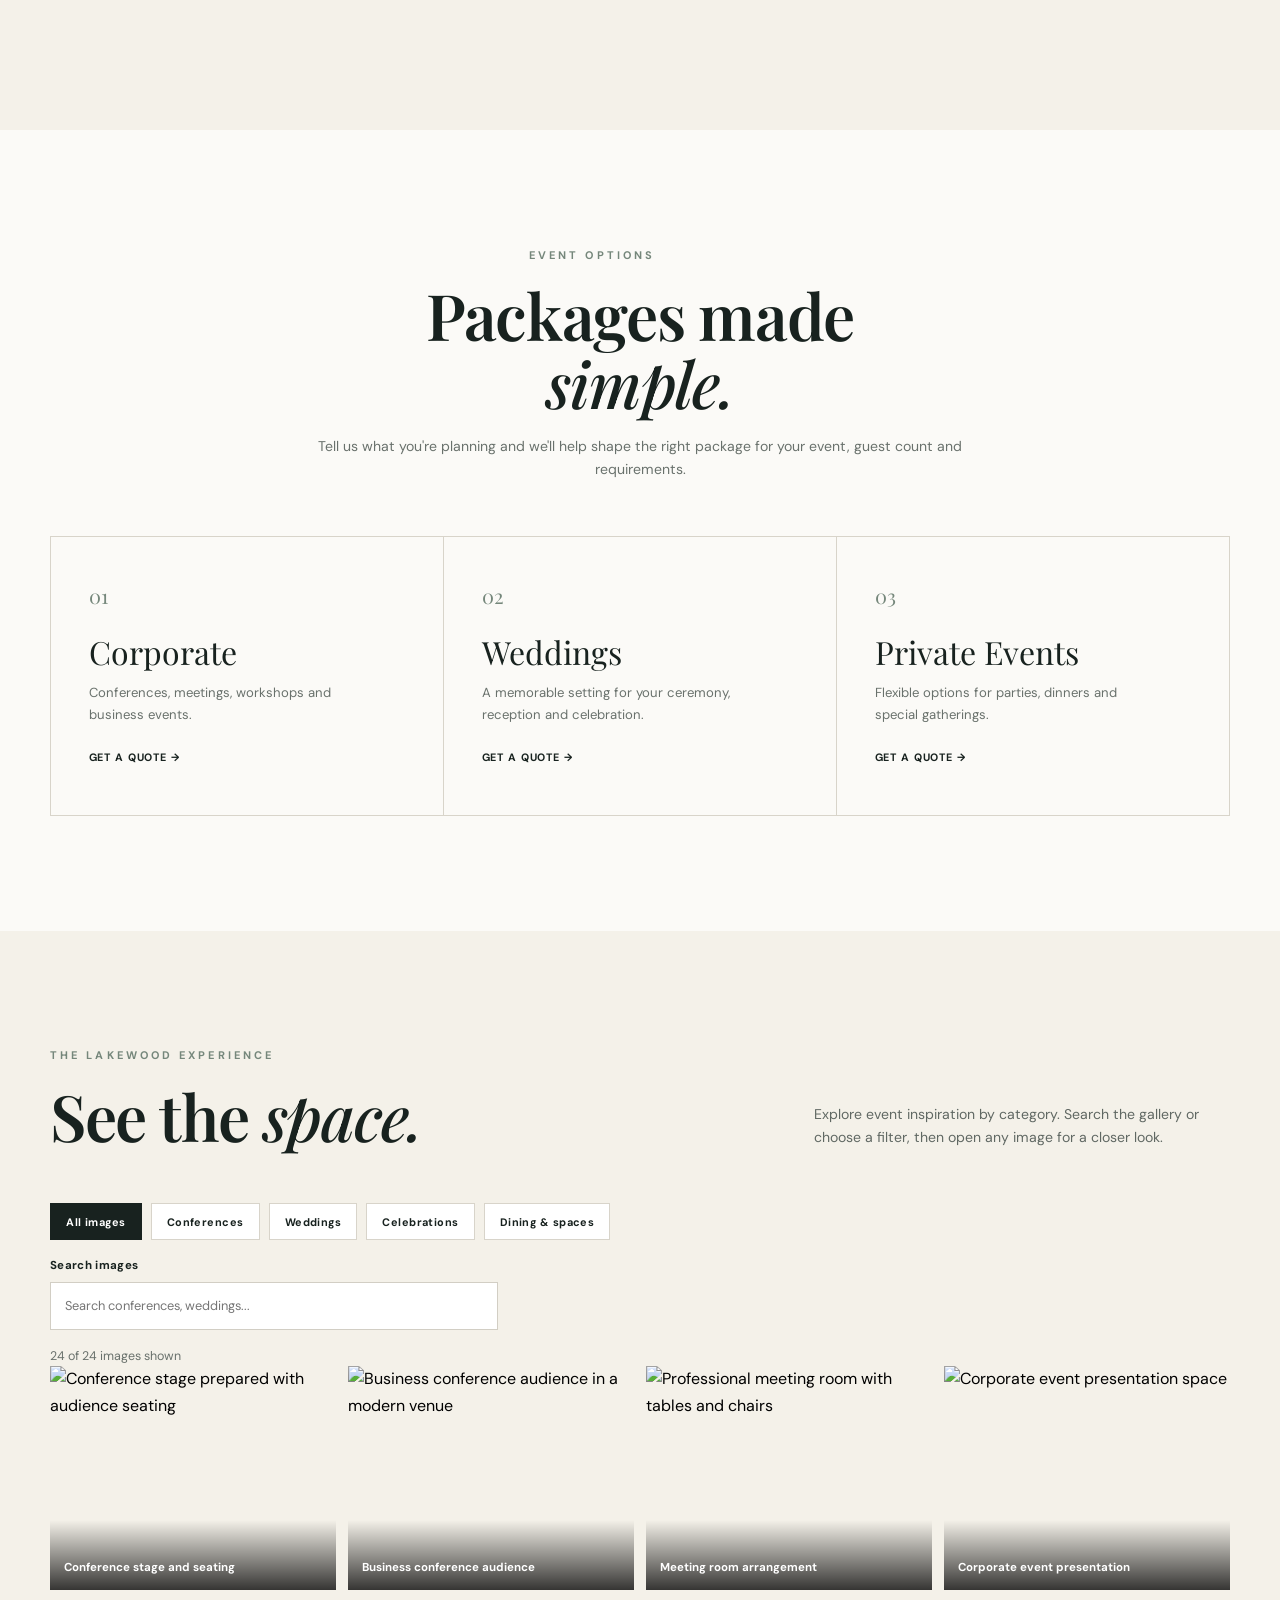
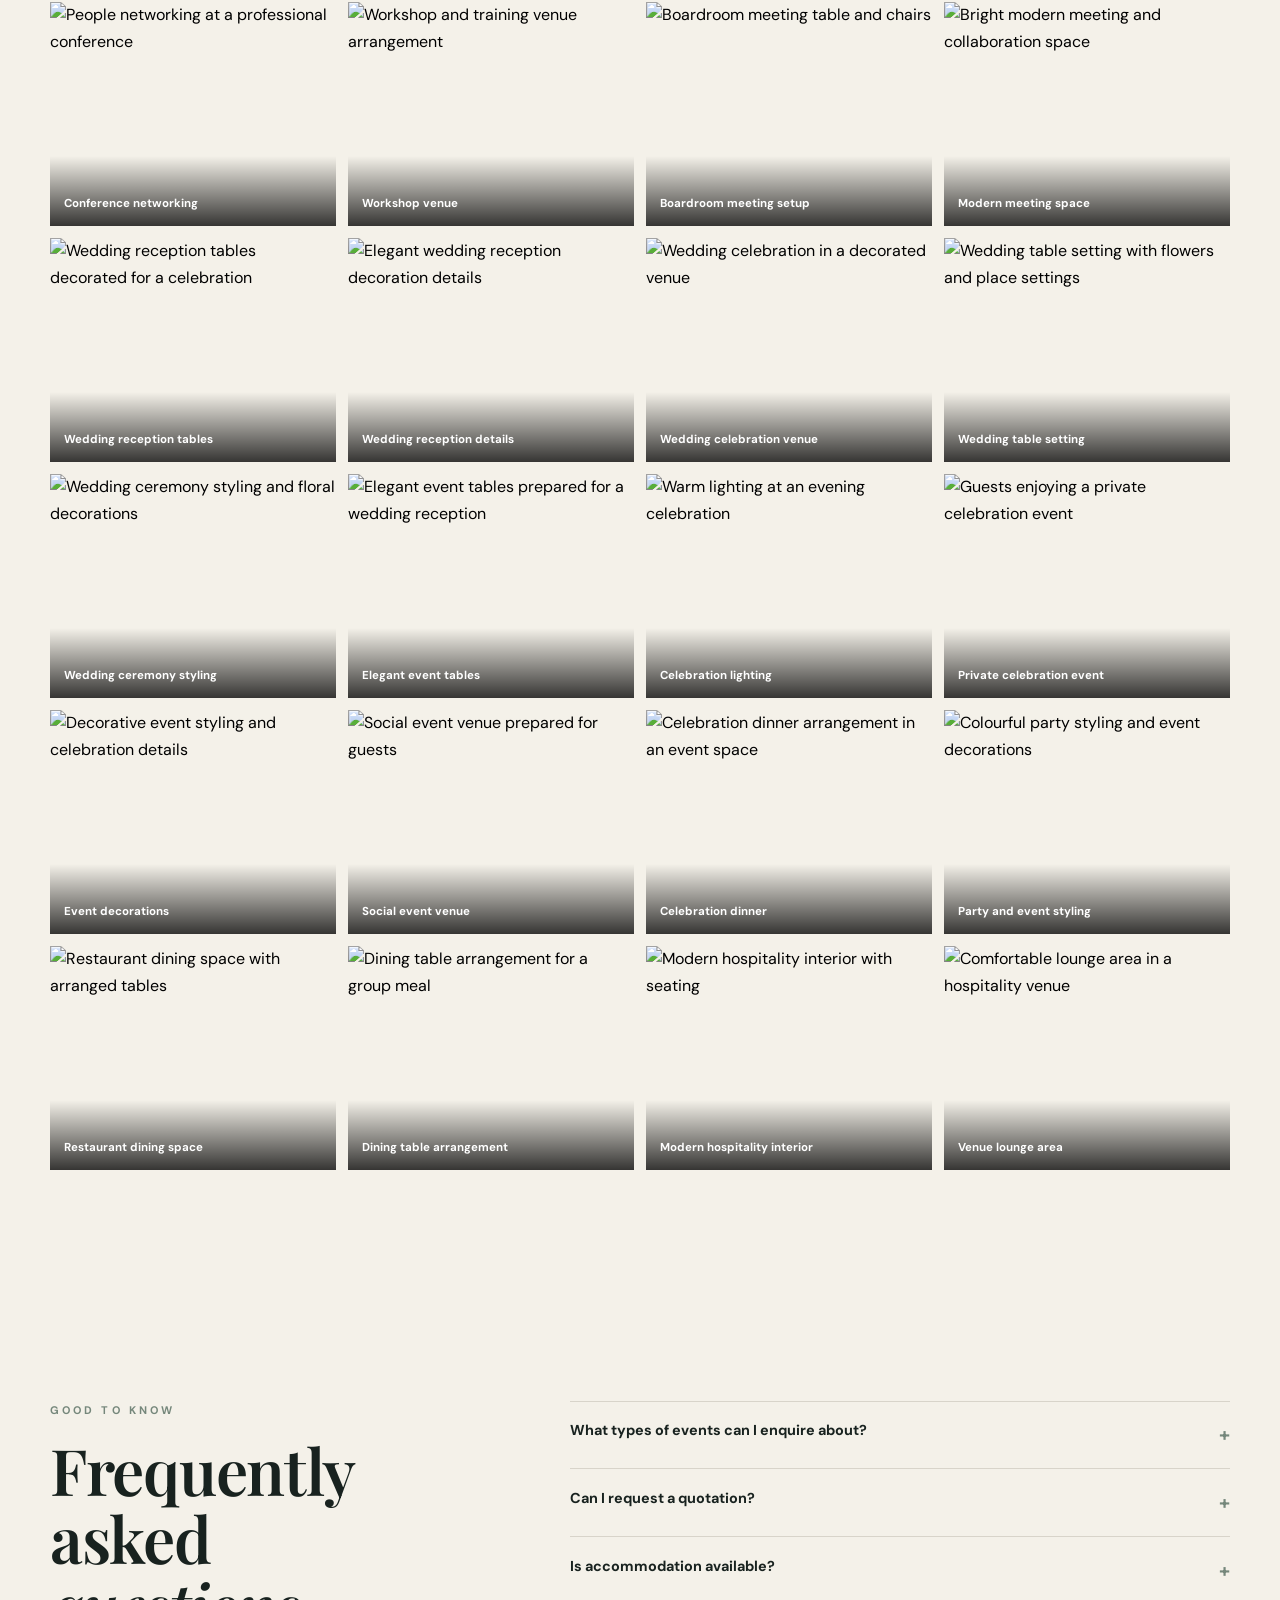
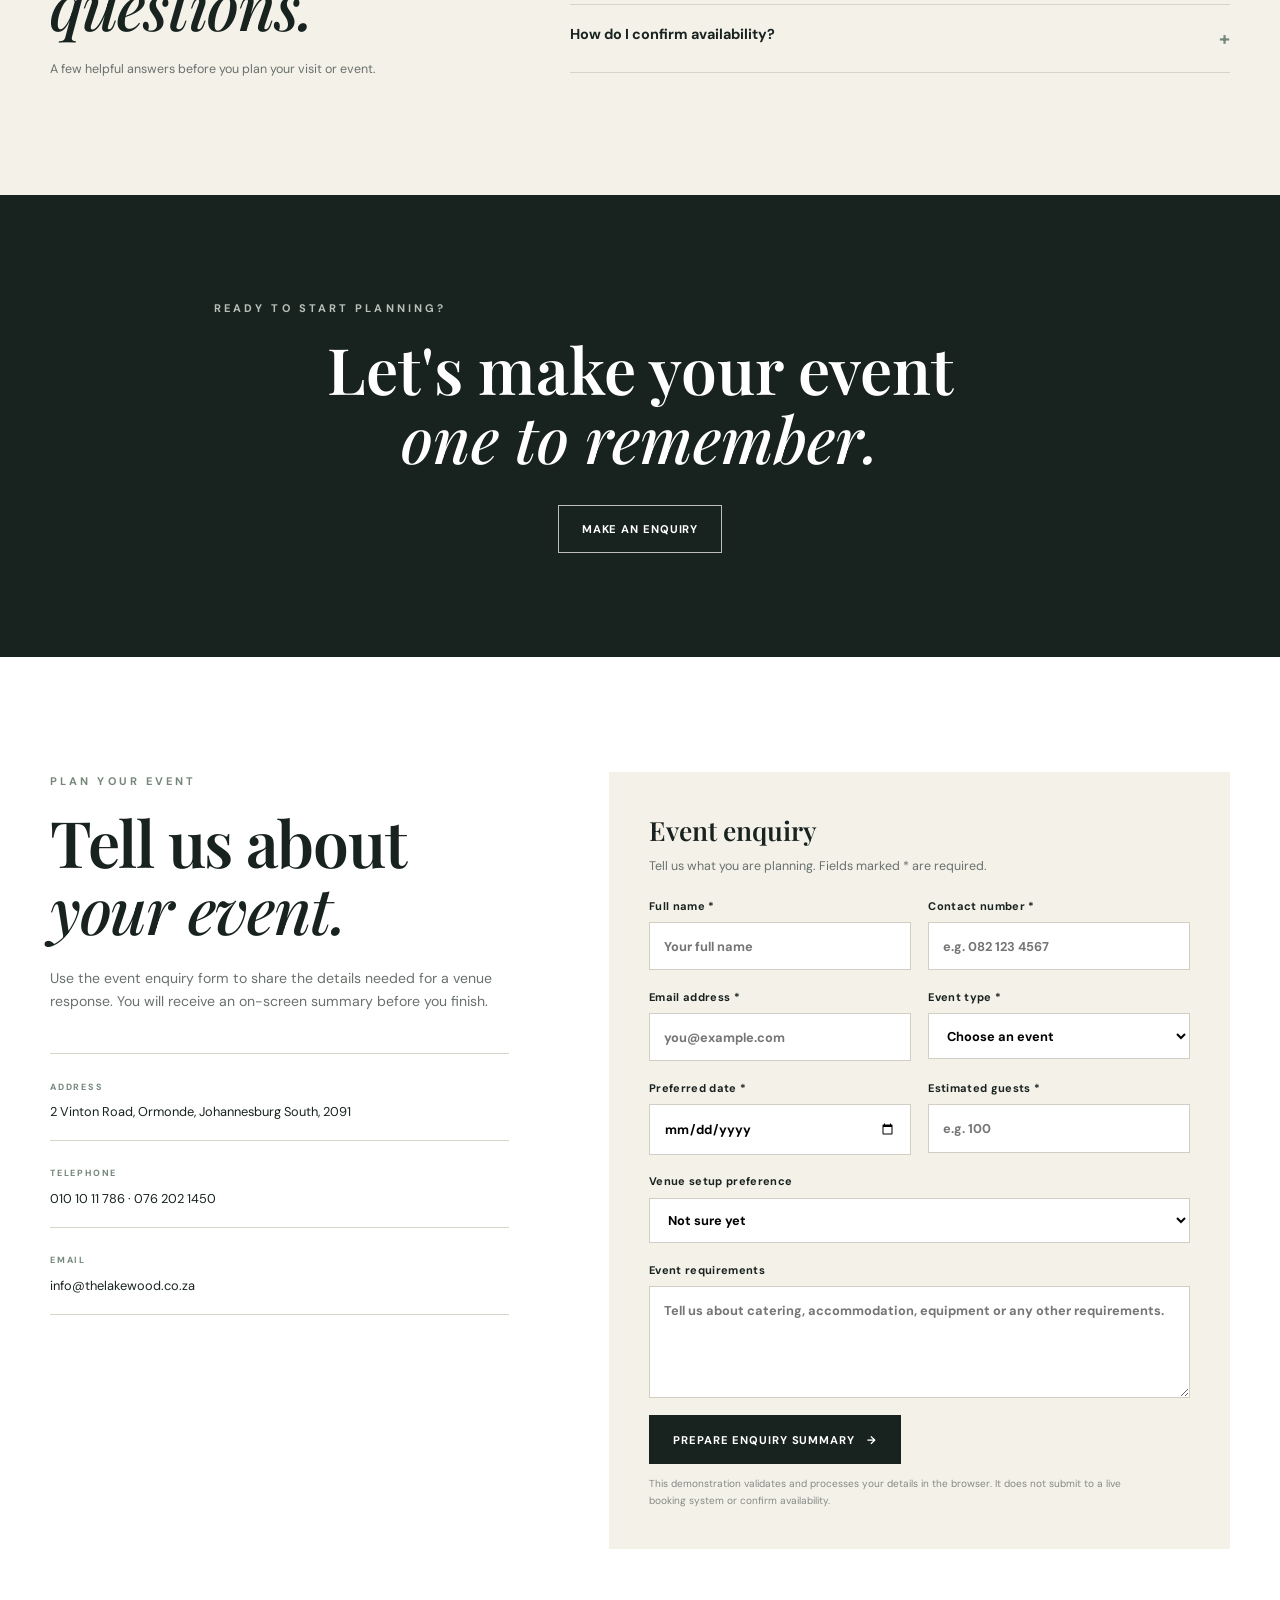
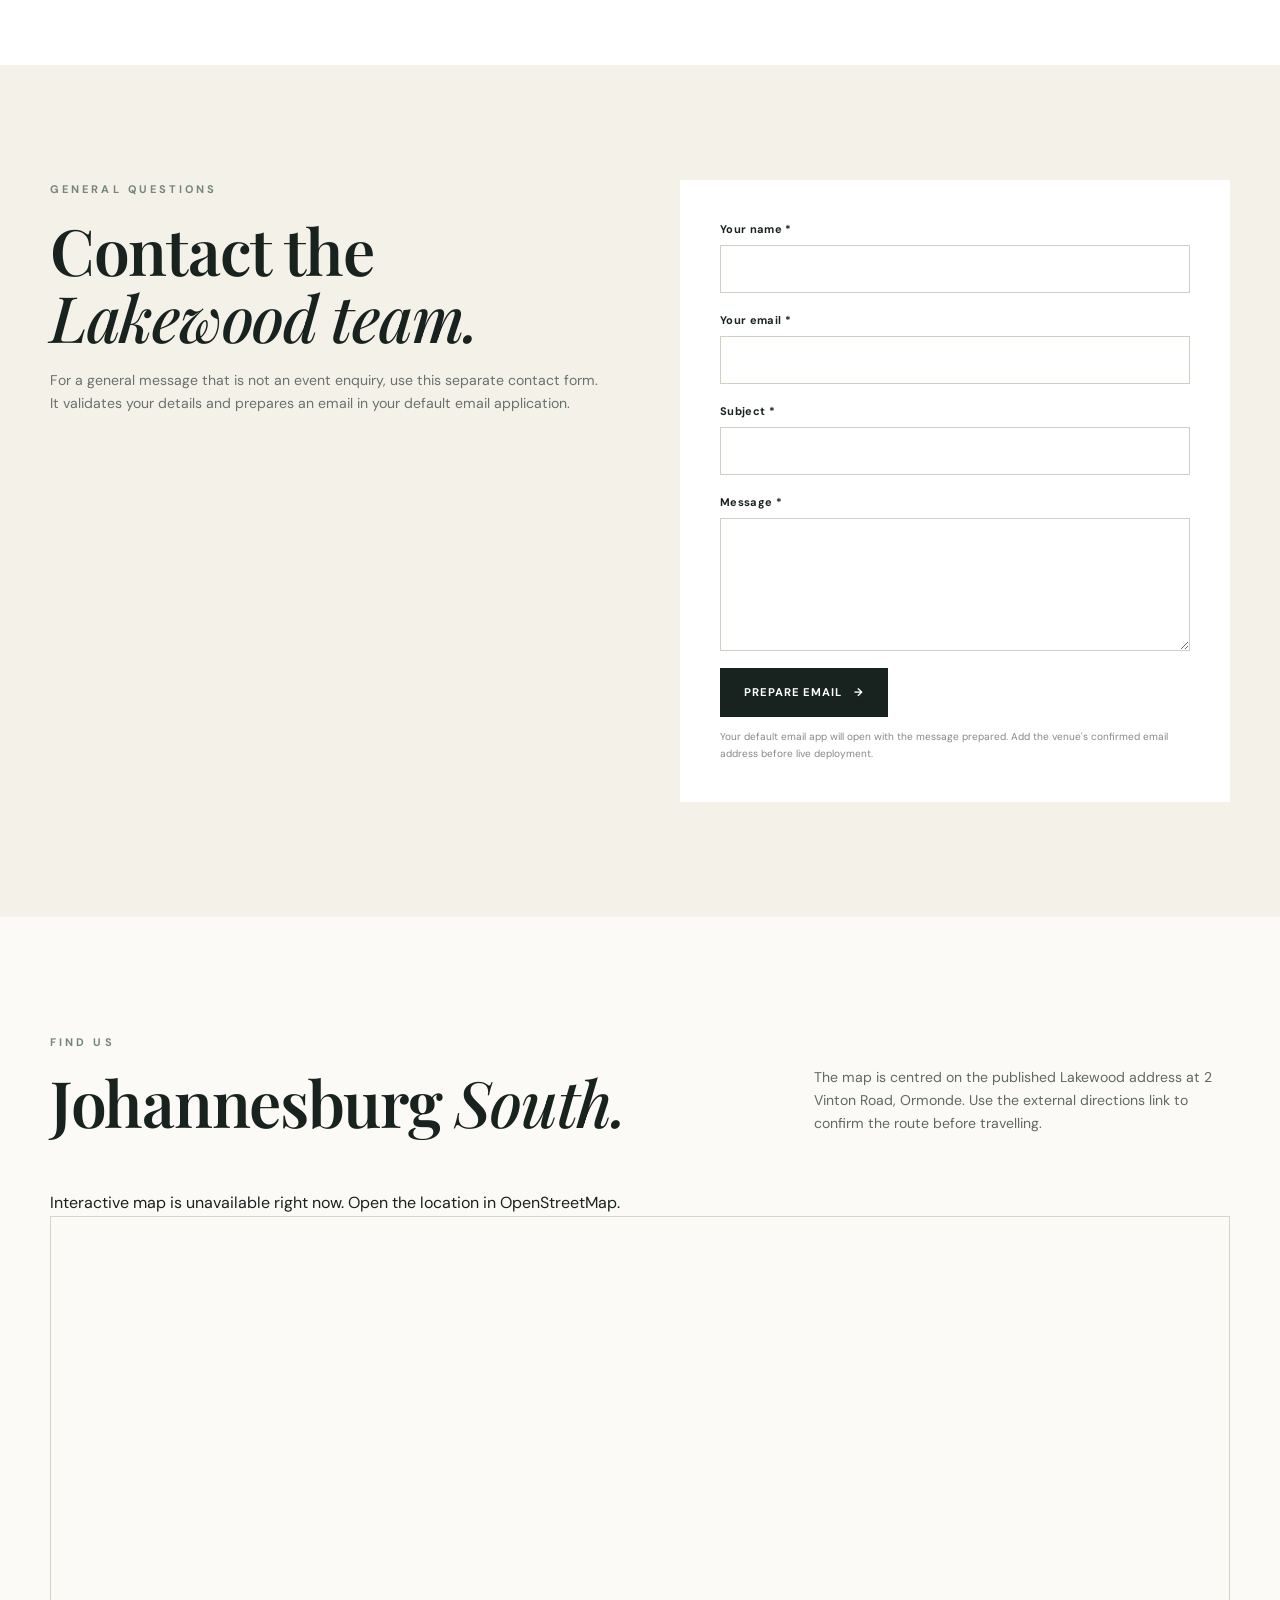
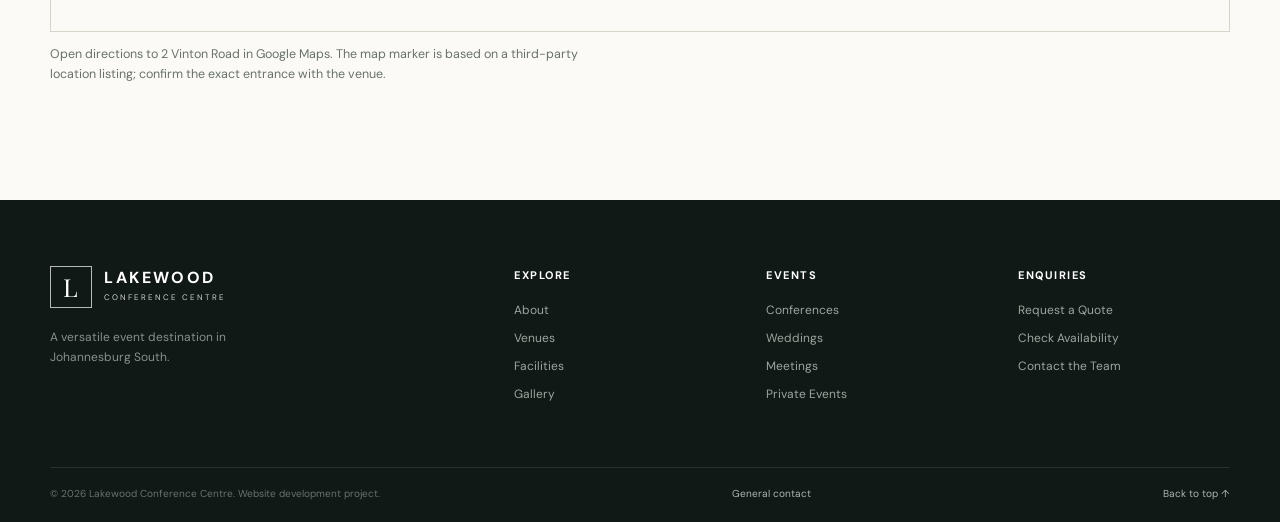
==== commit 40a95c83: "Update SEO URLs for live website" ====
--- a/index.html
+++ b/index.html
@@ -12,8 +12,8 @@
   <meta property="og:description" content="A versatile conference and events destination in Johannesburg South.">
   <meta property="og:image" content="https://images.unsplash.com/photo-1497366754035-f200968a6e72?auto=format&fit=crop&w=1200&q=80">
   <!-- Update og:url and canonical to the final deployed URL before publishing. -->
-  <meta property="og:url" content="https://YOUR-DEPLOYED-DOMAIN/">
-  <link rel="canonical" href="https://YOUR-DEPLOYED-DOMAIN/">
+  <meta property="og:url" content="https://zameermia78-spec.github.io/lakewood-conference-centre-pages/">
+  <link rel="canonical" href="https://zameermia78-spec.github.io/lakewood-conference-centre-pages/">
   <meta name="theme-color" content="#18221f">
   <link rel="icon" href="assets/favicon.svg" type="image/svg+xml">
   <link rel="stylesheet" href="https://unpkg.com/leaflet@1.9.4/dist/leaflet.css" integrity="sha256-p4NxAoJBhIIN+hmNHrzRCf9tD/miZyoHS5obTRR9BMY=" crossorigin="">
